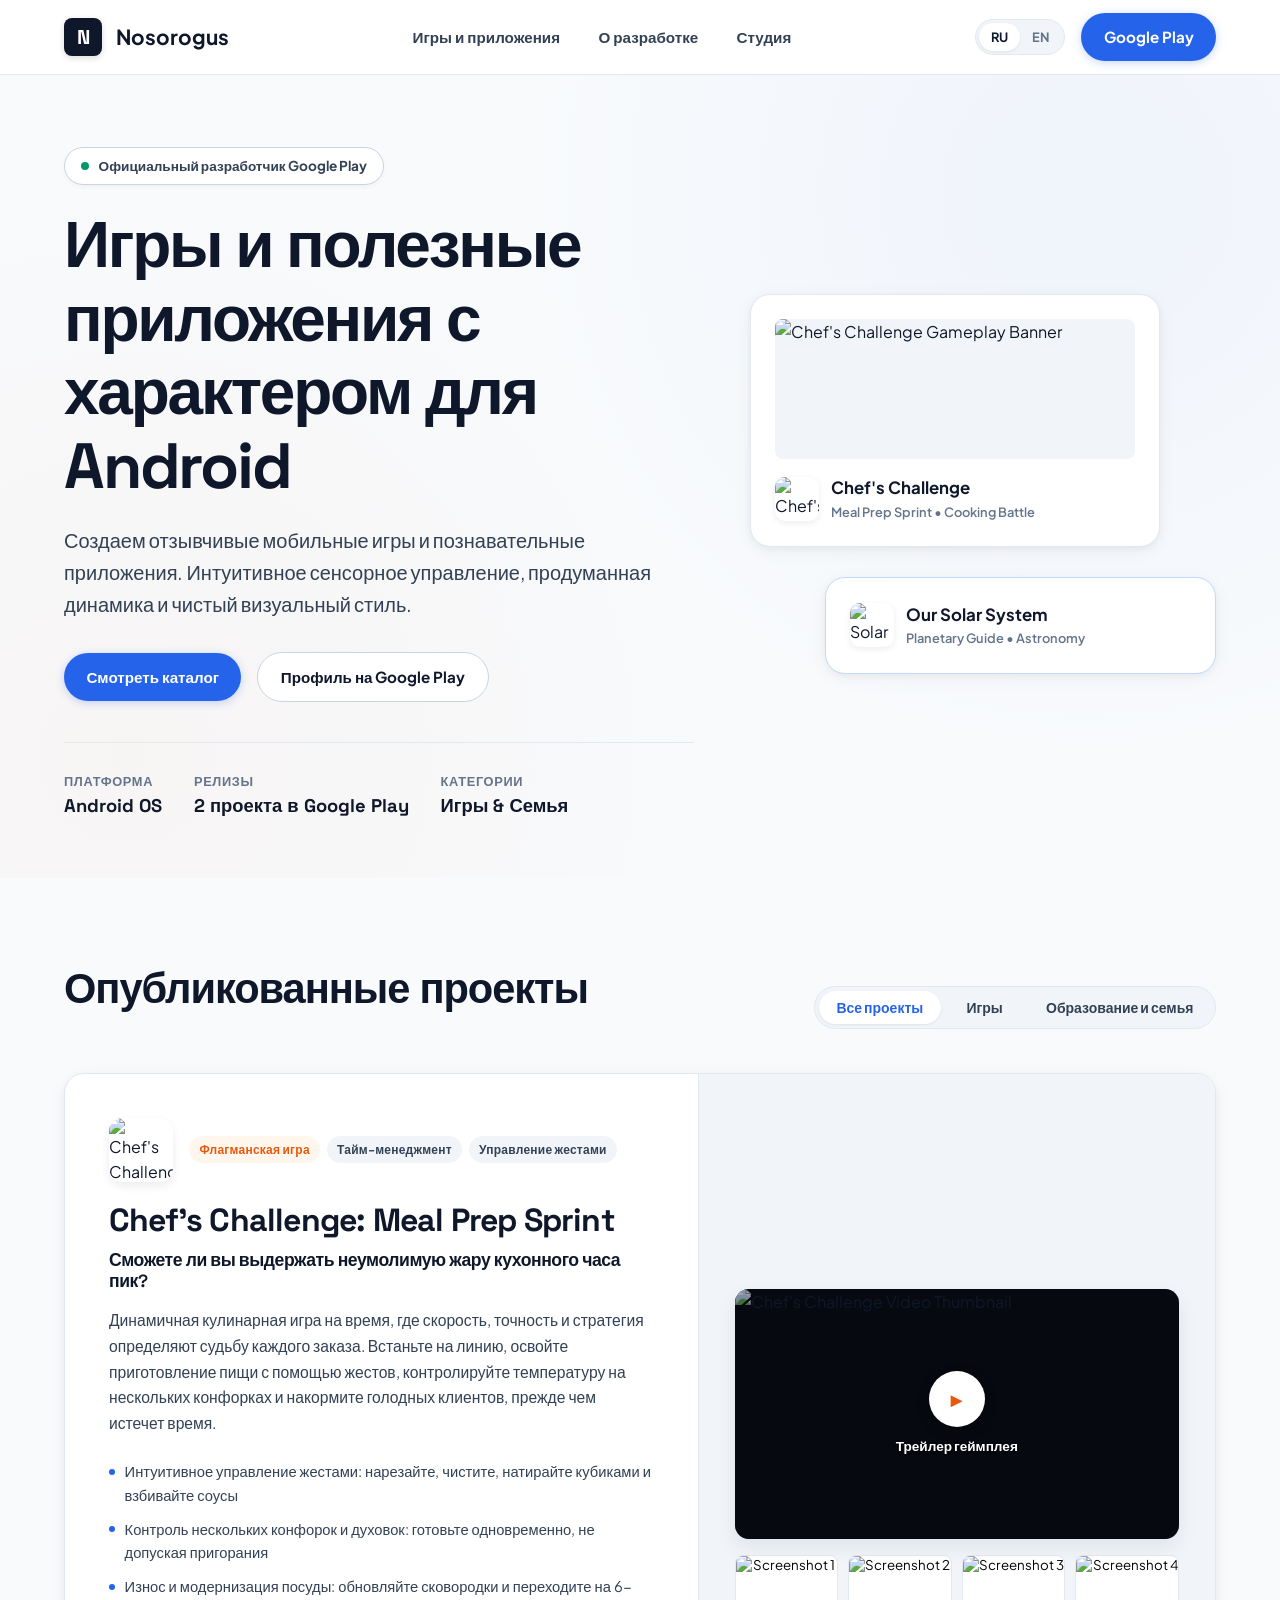
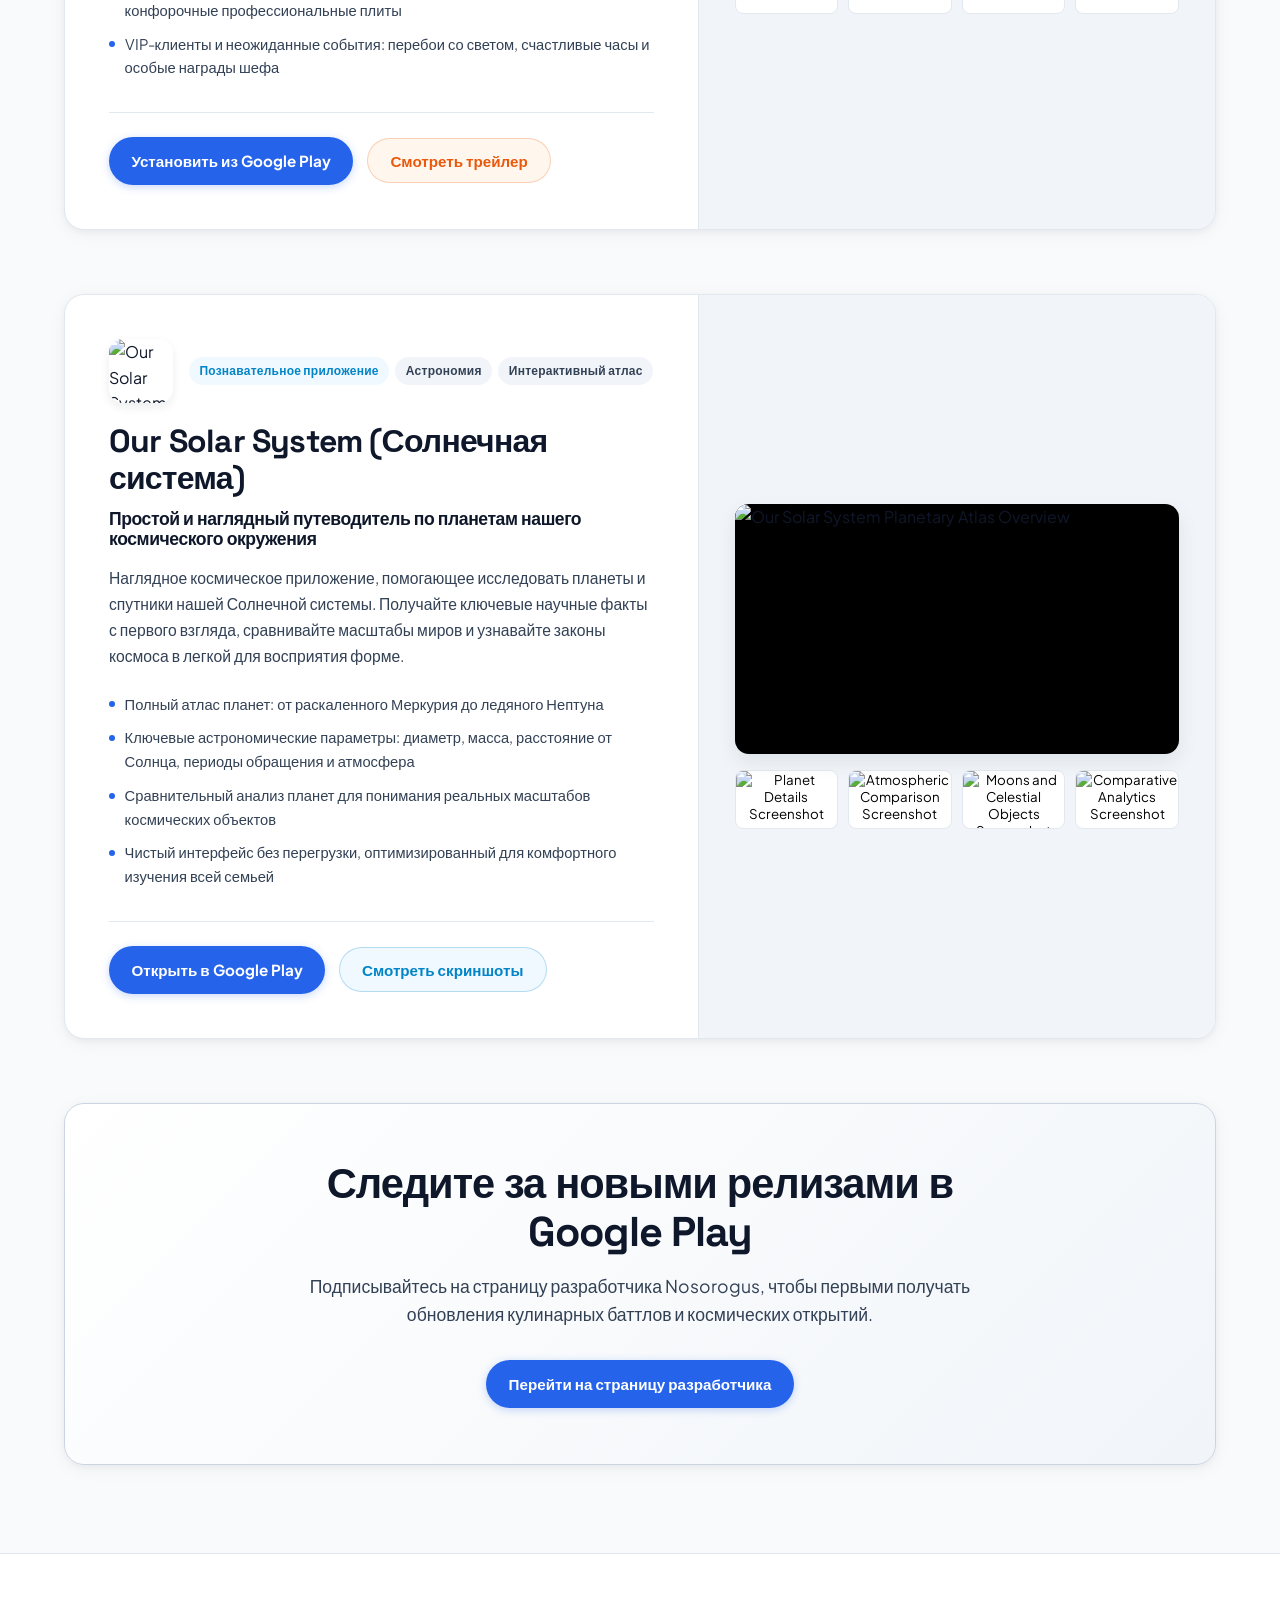
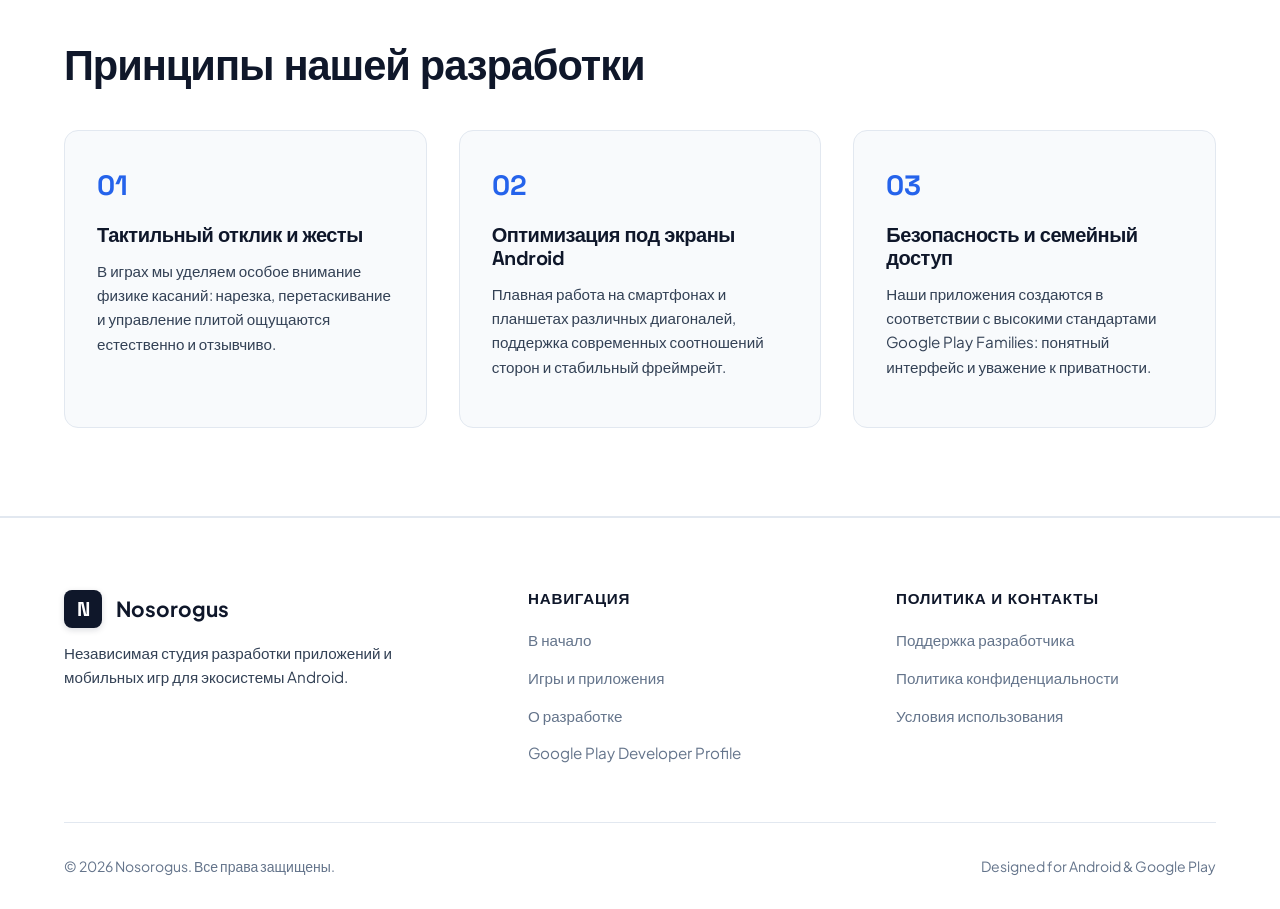
==== index.html @ ca5318ab "Initial commit: Nosorogus Android Developer Landing Page" ====
<!DOCTYPE html>
<html lang="ru">
<head>
  <meta charset="UTF-8">
  <meta name="viewport" content="width=device-width, initial-scale=1.0">
  <title>Nosorogus — Разработчик Android приложений и игр</title>
  
  <meta name="description" content="Официальная страница разработчика Android приложений и мобильных игр Nosorogus на Google Play. Интерактивные кулинарные битвы и познавательные путеводители.">
  <meta name="keywords" content="Nosorogus, Android Developer, Google Play, Chef's Challenge, Our Solar System, Android Games, Разработчик игр">
  <meta name="author" content="Nosorogus">
  <meta name="robots" content="index, follow">

  <!-- Open Graph / Facebook -->
  <meta property="og:type" content="website">
  <meta property="og:url" content="https://nosorogus.github.io/">
  <meta property="og:title" content="Nosorogus — Разработчик Android приложений и игр">
  <meta property="og:description" content="Официальная страница разработчика Android приложений и мобильных игр Nosorogus на Google Play.">
  <meta property="og:image" content="https://play-lh.googleusercontent.com/-l5jb1qYa9L5R-wte5-qO3NkgxeoNcTKwvvzeikJghMP3q7ywrLA0n2DogERaCaWCA2mi20N1dUxJBRksZwwEw=w1200">

  <!-- Twitter -->
  <meta property="twitter:card" content="summary_large_image">
  <meta property="twitter:url" content="https://nosorogus.github.io/">
  <meta property="twitter:title" content="Nosorogus — Android Apps & Games">
  <meta property="twitter:description" content="Официальная страница разработчика Android приложений и мобильных игр Nosorogus.">
  <meta property="twitter:image" content="https://play-lh.googleusercontent.com/-l5jb1qYa9L5R-wte5-qO3NkgxeoNcTKwvvzeikJghMP3q7ywrLA0n2DogERaCaWCA2mi20N1dUxJBRksZwwEw=w1200">

  <!-- Google Fonts: Space Grotesk & Plus Jakarta Sans -->
  <link rel="preconnect" href="https://fonts.googleapis.com">
  <link rel="preconnect" href="https://fonts.gstatic.com" crossorigin>
  <link href="https://fonts.googleapis.com/css2?family=Plus+Jakarta+Sans:wght@400;500;600;700;800&family=Space+Grotesk:wght@500;700;800&display=swap" rel="stylesheet">

  <link rel="stylesheet" href="css/style.css">

  <!-- Schema.org Structured Data -->
  <script type="application/ld+json">
  {
    "@context": "https://schema.org",
    "@type": "Organization",
    "name": "Nosorogus",
    "url": "https://play.google.com/store/apps/developer?id=Nosorogus",
    "description": "Android Apps & Games Development Studio"
  }
  </script>
</head>
<body>

  <!-- Site Header -->
  <header class="site-header" id="siteHeader">
    <div class="container header-container">
      <a href="#hero" class="logo-area" id="brandLogo">
        <div class="logo-mark">N</div>
        <span data-i18n="brand_name">Nosorogus</span>
      </a>

      <nav aria-label="Main Navigation">
        <ul class="nav-links">
          <li><a href="#catalog" class="nav-link" id="navCatalog" data-i18n="nav_apps">Игры и приложения</a></li>
          <li><a href="#craft" class="nav-link" id="navCraft" data-i18n="nav_craft">О разработке</a></li>
          <li><a href="#about" class="nav-link" id="navAbout" data-i18n="nav_about">Студия</a></li>
        </ul>
      </nav>

      <div class="header-actions">
        <!-- Language Switcher -->
        <div class="lang-toggle" role="group" aria-label="Language selection">
          <button type="button" class="lang-btn active" data-lang="ru" id="langRuBtn">RU</button>
          <button type="button" class="lang-btn" data-lang="en" id="langEnBtn">EN</button>
        </div>

        <a href="https://play.google.com/store/apps/developer?id=Nosorogus" 
           target="_blank" 
           rel="noopener noreferrer" 
           class="btn btn-primary" 
           id="headerGooglePlayBtn"
           data-i18n="btn_playstore">
          Google Play
        </a>
      </div>
    </div>
  </header>

  <main>
    <!-- Hero Section -->
    <section class="hero-section" id="hero">
      <div class="container hero-grid">
        <div class="hero-text-col">
          <div class="hero-badge-row">
            <span class="hero-badge">
              <span class="badge-dot"></span>
              <span data-i18n="hero_badge">Официальный разработчик Google Play</span>
            </span>
          </div>

          <h1 data-i18n="hero_title">Игры и полезные приложения с характером для Android</h1>

          <p class="hero-lead" data-i18n="hero_lead">
            Создаем отзывчивые мобильные игры и познавательные приложения. Интуитивное сенсорное управление, продуманная динамика и чистый визуальный стиль.
          </p>

          <div class="hero-actions">
            <a href="#catalog" class="btn btn-primary" id="heroExploreBtn" data-i18n="hero_cta_explore">Смотреть каталог</a>
            <a href="https://play.google.com/store/apps/developer?id=Nosorogus" 
               target="_blank" 
               rel="noopener noreferrer" 
               class="btn btn-secondary" 
               id="heroStoreBtn" 
               data-i18n="hero_cta_store">
              Профиль на Google Play
            </a>
          </div>

          <div class="hero-meta-strip">
            <div class="meta-item">
              <span class="meta-label" data-i18n="meta_platform">Платформа</span>
              <span class="meta-value" data-i18n="meta_platform_val">Android OS</span>
            </div>
            <div class="meta-item">
              <span class="meta-label" data-i18n="meta_titles">Релизы</span>
              <span class="meta-value" data-i18n="meta_titles_val">2 проекта в Google Play</span>
            </div>
            <div class="meta-item">
              <span class="meta-label" data-i18n="meta_category">Категории</span>
              <span class="meta-value" data-i18n="meta_category_val">Игры & Семья</span>
            </div>
          </div>
        </div>

        <div class="hero-visual">
          <div class="hero-card-stack">
            <!-- Floating Preview Card 1: Chef's Challenge -->
            <div class="hero-preview-card card-primary">
              <img src="https://i.ytimg.com/vi/Pl12tZ_HwWY/hqdefault.jpg" 
                   alt="Chef's Challenge Gameplay Banner" 
                   class="card-thumb-banner"
                   loading="eager">
              <div class="card-header-line">
                <img src="https://play-lh.googleusercontent.com/ADE_OOClr4kuHkgS3uO3U0-U6JYLBWlPTZHSfPWLV1odgk1CF8weZOG5PADcnMPanM1kfQG489zwi8BUZA1MxD4=s128" 
                     alt="Chef's Challenge Icon" 
                     class="card-app-icon">
                <div class="card-app-info">
                  <div class="card-app-title">Chef's Challenge</div>
                  <div class="card-app-cat">Meal Prep Sprint • Cooking Battle</div>
                </div>
              </div>
            </div>

            <!-- Floating Preview Card 2: Solar System -->
            <div class="hero-preview-card card-secondary">
              <div class="card-header-line">
                <img src="https://play-lh.googleusercontent.com/X998tIf3BYhyuul9CHAE2wWkvqL_8NM7XepYg5Tnn-8MGi6Wd1pNHjacV6hayvNsDXxNj1W8bfvBHG_zlRvbElc=s128" 
                     alt="Solar System Icon" 
                     class="card-app-icon">
                <div class="card-app-info">
                  <div class="card-app-title">Our Solar System</div>
                  <div class="card-app-cat">Planetary Guide • Astronomy</div>
                </div>
              </div>
            </div>
          </div>
        </div>
      </div>
    </section>

    <!-- Catalog Section -->
    <section class="section-spacing" id="catalog">
      <div class="container">
        <div class="catalog-header">
          <div>
            <h2 data-i18n="catalog_title">Опубликованные проекты</h2>
          </div>

          <div class="catalog-filters" role="group" aria-label="Project filter">
            <button type="button" class="filter-btn active" data-filter="all" id="filterAllBtn" data-i18n="filter_all">Все проекты</button>
            <button type="button" class="filter-btn" data-filter="game" id="filterGameBtn" data-i18n="filter_games">Игры</button>
            <button type="button" class="filter-btn" data-filter="education" id="filterEduBtn" data-i18n="filter_family">Образование и семья</button>
          </div>
        </div>

        <div class="products-stack">
          
          <!-- Product Card 1: Chef's Challenge -->
          <article class="product-detail-card" data-category="game" id="projectChefChallenge">
            <div class="product-content">
              <div>
                <div class="product-meta-header">
                  <img src="https://play-lh.googleusercontent.com/ADE_OOClr4kuHkgS3uO3U0-U6JYLBWlPTZHSfPWLV1odgk1CF8weZOG5PADcnMPanM1kfQG489zwi8BUZA1MxD4=s128" 
                       alt="Chef's Challenge app icon" 
                       class="app-badge-icon">
                  <div class="product-tags">
                    <span class="tag tag-kitchen" data-i18n="tag_featured_game">Флагманская игра</span>
                    <span class="tag tag-neutral" data-i18n="tag_time_mgmt">Тайм-менеджмент</span>
                    <span class="tag tag-neutral" data-i18n="tag_gesture">Управление жестами</span>
                  </div>
                </div>

                <h3 class="product-title" data-i18n="game_title">Chef's Challenge: Meal Prep Sprint</h3>
                <h4 class="product-subtitle" data-i18n="game_subtitle">Сможете ли вы выдержать неумолимую жару кухонного часа пик?</h4>
                
                <p class="product-desc" data-i18n="game_desc">
                  Динамичная кулинарная игра на время, где скорость, точность и стратегия определяют судьбу каждого заказа. Встаньте на линию, освойте приготовление пищи с помощью жестов, контролируйте температуру на нескольких конфорках и накормите голодных клиентов, прежде чем истечет время.
                </p>

                <ul class="feature-highlights">
                  <li class="feature-item">
                    <span class="feature-bullet"></span>
                    <span data-i18n="game_feat_1">Интуитивное управление жестами: нарезайте, чистите, натирайте кубиками и взбивайте соусы</span>
                  </li>
                  <li class="feature-item">
                    <span class="feature-bullet"></span>
                    <span data-i18n="game_feat_2">Контроль нескольких конфорок и духовок: готовьте одновременно, не допуская пригорания</span>
                  </li>
                  <li class="feature-item">
                    <span class="feature-bullet"></span>
                    <span data-i18n="game_feat_3">Износ и модернизация посуды: обновляйте сковородки и переходите на 6-конфорочные профессиональные плиты</span>
                  </li>
                  <li class="feature-item">
                    <span class="feature-bullet"></span>
                    <span data-i18n="game_feat_4">VIP-клиенты и неожиданные события: перебои со светом, счастливые часы и особые награды шефа</span>
                  </li>
                </ul>
              </div>

              <div class="product-footer-actions">
                <a href="https://play.google.com/store/apps/details?id=ru.abersdorf.kitchenbattle" 
                   target="_blank" 
                   rel="noopener noreferrer" 
                   class="btn btn-primary"
                   id="btnGetChefChallenge"
                   data-i18n="btn_get_game">
                  Установить из Google Play
                </a>
                <button type="button" 
                        class="btn btn-outline-kitchen" 
                        data-action="open-trailer" 
                        data-video-id="Pl12tZ_HwWY"
                        id="btnWatchChefTrailer"
                        data-i18n="btn_watch_trailer">
                  Смотреть трейлер
                </button>
              </div>
            </div>

            <div class="product-media">
              <!-- Main Video / Screenshot Frame -->
              <div class="main-preview-frame">
                <img src="https://i.ytimg.com/vi/Pl12tZ_HwWY/hqdefault.jpg" 
                     alt="Chef's Challenge Video Thumbnail" 
                     class="main-preview-img">
                <div class="video-play-overlay" data-action="open-trailer" data-video-id="Pl12tZ_HwWY" role="button" aria-label="Play Game Trailer">
                  <div class="play-circle">&#9658;</div>
                  <span class="play-text" data-i18n="play_trailer_label">Трейлер геймплея</span>
                </div>
              </div>

              <!-- High-res Screenshots Gallery Strip -->
              <div class="screenshot-strip">
                <button type="button" class="screenshot-thumb-btn" data-gallery="kitchen" data-index="0" aria-label="Screenshot 1">
                  <img src="https://play-lh.googleusercontent.com/-l5jb1qYa9L5R-wte5-qO3NkgxeoNcTKwvvzeikJghMP3q7ywrLA0n2DogERaCaWCA2mi20N1dUxJBRksZwwEw=w526-h296" 
                       alt="Screenshot 1" 
                       class="thumb-image" 
                       loading="lazy">
                </button>
                <button type="button" class="screenshot-thumb-btn" data-gallery="kitchen" data-index="1" aria-label="Screenshot 2">
                  <img src="https://play-lh.googleusercontent.com/ZQTFDZg0wnFUINxkgqgSKH4jJZXCcxTao9QMz7tFGIU3ws2aMy2vLg_PzZIiMylhwB9dTwGalNgeB2VT5XAANQ=w526-h296" 
                       alt="Screenshot 2" 
                       class="thumb-image" 
                       loading="lazy">
                </button>
                <button type="button" class="screenshot-thumb-btn" data-gallery="kitchen" data-index="2" aria-label="Screenshot 3">
                  <img src="https://play-lh.googleusercontent.com/99C0Y0EUQDWsssT5qIOcctkIO3sghNTBR19XrVzAKpV6V6aI0rWkF4np0_XZiKJ3_fDEttWw-VNeV9j_M_MoLQ=w526-h296" 
                       alt="Screenshot 3" 
                       class="thumb-image" 
                       loading="lazy">
                </button>
                <button type="button" class="screenshot-thumb-btn" data-gallery="kitchen" data-index="3" aria-label="Screenshot 4">
                  <img src="https://play-lh.googleusercontent.com/E0F2nkF7a2VTii6-B6T2zRHaaAf5ANntlmnWhLiNQQXeX_j99NKdPLY9hjVHQkB91U_RUpvyuQK065oyenkluQ=w526-h296" 
                       alt="Screenshot 4" 
                       class="thumb-image" 
                       loading="lazy">
                </button>
              </div>
            </div>
          </article>

          <!-- Product Card 2: Our Solar System -->
          <article class="product-detail-card" data-category="education" id="projectSolarSystem">
            <div class="product-content">
              <div>
                <div class="product-meta-header">
                  <img src="https://play-lh.googleusercontent.com/X998tIf3BYhyuul9CHAE2wWkvqL_8NM7XepYg5Tnn-8MGi6Wd1pNHjacV6hayvNsDXxNj1W8bfvBHG_zlRvbElc=s128" 
                       alt="Our Solar System app icon" 
                       class="app-badge-icon">
                  <div class="product-tags">
                    <span class="tag tag-cosmos" data-i18n="tag_edu_app">Познавательное приложение</span>
                    <span class="tag tag-neutral" data-i18n="tag_astronomy">Астрономия</span>
                    <span class="tag tag-neutral" data-i18n="tag_interactive">Интерактивный атлас</span>
                  </div>
                </div>

                <h3 class="product-title" data-i18n="solar_title">Our Solar System (Солнечная система)</h3>
                <h4 class="product-subtitle" data-i18n="solar_subtitle">Простой и наглядный путеводитель по планетам нашего космического окружения</h4>
                
                <p class="product-desc" data-i18n="solar_desc">
                  Наглядное космическое приложение, помогающее исследовать планеты и спутники нашей Солнечной системы. Получайте ключевые научные факты с первого взгляда, сравнивайте масштабы миров и узнавайте законы космоса в легкой для восприятия форме.
                </p>

                <ul class="feature-highlights">
                  <li class="feature-item">
                    <span class="feature-bullet"></span>
                    <span data-i18n="solar_feat_1">Полный атлас планет: от раскаленного Меркурия до ледяного Нептуна</span>
                  </li>
                  <li class="feature-item">
                    <span class="feature-bullet"></span>
                    <span data-i18n="solar_feat_2">Ключевые астрономические параметры: диаметр, масса, расстояние от Солнца, периоды обращения и атмосфера</span>
                  </li>
                  <li class="feature-item">
                    <span class="feature-bullet"></span>
                    <span data-i18n="solar_feat_3">Сравнительный анализ планет для понимания реальных масштабов космических объектов</span>
                  </li>
                  <li class="feature-item">
                    <span class="feature-bullet"></span>
                    <span data-i18n="solar_feat_4">Чистый интерфейс без перегрузки, оптимизированный для комфортного изучения всей семьей</span>
                  </li>
                </ul>
              </div>

              <div class="product-footer-actions">
                <a href="https://play.google.com/store/apps/details?id=ru.nosorogus.solarsystem" 
                   target="_blank" 
                   rel="noopener noreferrer" 
                   class="btn btn-primary"
                   id="btnGetSolarSystem"
                   data-i18n="btn_get_solar">
                  Открыть в Google Play
                </a>
                <button type="button" 
                        class="btn btn-outline-cosmos" 
                        data-gallery="solar" 
                        data-index="0"
                        id="btnViewSolarScreens"
                        data-i18n="btn_view_screens">
                  Смотреть скриншоты
                </button>
              </div>
            </div>

            <div class="product-media">
              <div class="main-preview-frame" data-gallery="solar" data-index="0" role="button" aria-label="Open Fullscreen Screenshot" style="cursor: pointer;">
                <img src="https://play-lh.googleusercontent.com/GHreWg9Y1E0jDkt6nU7h54cvNn60-coFVgLcMCffuuWs-PHa8eKhOMT9rZYp2P3cDQ0Z3GvTa7UCJQsXiaIslg=w1052-h592" 
                     alt="Our Solar System Planetary Atlas Overview" 
                     class="main-preview-img">
              </div>

              <div class="screenshot-strip">
                <button type="button" class="screenshot-thumb-btn" data-gallery="solar" data-index="1" aria-label="Solar Screenshot 1">
                  <img src="https://play-lh.googleusercontent.com/xjpDpgtSIWZBQ9hBSIaSjrPK90cBDBxcMX5brLAV5SwB0KuVmD_4ajQAzO-v8FhmCZUpOu3j4kWvVXJS9A=w526-h296" 
                       alt="Planet Details Screenshot" 
                       class="thumb-image" 
                       loading="lazy">
                </button>
                <button type="button" class="screenshot-thumb-btn" data-gallery="solar" data-index="2" aria-label="Solar Screenshot 2">
                  <img src="https://play-lh.googleusercontent.com/pkKXoPl5q7n8T0s7KREtdvUZn1PLRgx-Ox0t4tkO8af4JpgGbyAxLBTsvEKKBCjwBACQsZisSYNmHPGbBA=w526-h296" 
                       alt="Atmospheric Comparison Screenshot" 
                       class="thumb-image" 
                       loading="lazy">
                </button>
                <button type="button" class="screenshot-thumb-btn" data-gallery="solar" data-index="3" aria-label="Solar Screenshot 3">
                  <img src="https://play-lh.googleusercontent.com/haCjMpwXoqbJeotHYbcTPkZ6oJX-ENIEbGMpgoJRd18DcZBVXaVpqtBOQQobCmzUKRX5oycL8Qw=w526-h296" 
                       alt="Moons and Celestial Objects Screenshot" 
                       class="thumb-image" 
                       loading="lazy">
                </button>
                <button type="button" class="screenshot-thumb-btn" data-gallery="solar" data-index="4" aria-label="Solar Screenshot 4">
                  <img src="https://play-lh.googleusercontent.com/KUnvVSJGOe7oq-qW-E5kFNOMgfk4GkOp7wEyi6tVFOkrUJJzYSH-Gxr_nto-DH5VMBjLIFGRaMA=w526-h296" 
                       alt="Comparative Analytics Screenshot" 
                       class="thumb-image" 
                       loading="lazy">
                </button>
              </div>
            </div>
          </article>

        </div>

        <!-- Google Play Store CTA Banner Box -->
        <div class="cta-box" id="about">
          <h2 data-i18n="cta_title">Следите за новыми релизами в Google Play</h2>
          <p data-i18n="cta_lead">
            Подписывайтесь на страницу разработчика Nosorogus, чтобы первыми получать обновления кулинарных баттлов и космических открытий.
          </p>
          <div class="cta-buttons-row">
            <a href="https://play.google.com/store/apps/developer?id=Nosorogus" 
               target="_blank" 
               rel="noopener noreferrer" 
               class="btn btn-primary"
               id="ctaDeveloperPageBtn"
               data-i18n="cta_visit_store">
              Перейти на страницу разработчика
            </a>
          </div>
        </div>

      </div>
    </section>

    <!-- Engineering & Design Craft Pillars -->
    <section class="section-spacing craft-section" id="craft">
      <div class="container">
        <h2 data-i18n="craft_title">Принципы нашей разработки</h2>
        
        <div class="craft-grid">
          <div class="craft-pillar">
            <div class="pillar-number">01</div>
            <h3 class="pillar-title" data-i18n="craft_1_title">Тактильный отклик и жесты</h3>
            <p class="pillar-text" data-i18n="craft_1_desc">
              В играх мы уделяем особое внимание физике касаний: нарезка, перетаскивание и управление плитой ощущаются естественно и отзывчиво.
            </p>
          </div>

          <div class="craft-pillar">
            <div class="pillar-number">02</div>
            <h3 class="pillar-title" data-i18n="craft_2_title">Оптимизация под экраны Android</h3>
            <p class="pillar-text" data-i18n="craft_2_desc">
              Плавная работа на смартфонах и планшетах различных диагоналей, поддержка современных соотношений сторон и стабильный фреймрейт.
            </p>
          </div>

          <div class="craft-pillar">
            <div class="pillar-number">03</div>
            <h3 class="pillar-title" data-i18n="craft_3_title">Безопасность и семейный доступ</h3>
            <p class="pillar-text" data-i18n="craft_3_desc">
              Наши приложения создаются в соответствии с высокими стандартами Google Play Families: понятный интерфейс и уважение к приватности.
            </p>
          </div>
        </div>
      </div>
    </section>
  </main>

  <!-- Site Footer -->
  <footer class="site-footer">
    <div class="container">
      <div class="footer-top">
        <div class="footer-brand">
          <div class="logo-area">
            <div class="logo-mark">N</div>
            <span>Nosorogus</span>
          </div>
          <p data-i18n="footer_desc">
            Независимая студия разработки приложений и мобильных игр для экосистемы Android.
          </p>
        </div>

        <div class="footer-nav-col">
          <h4 data-i18n="footer_nav_title">Навигация</h4>
          <ul class="footer-links-list">
            <li><a href="#hero">В начало</a></li>
            <li><a href="#catalog" data-i18n="nav_apps">Игры и приложения</a></li>
            <li><a href="#craft" data-i18n="nav_craft">О разработке</a></li>
            <li><a href="https://play.google.com/store/apps/developer?id=Nosorogus" target="_blank" rel="noopener noreferrer">Google Play Developer Profile</a></li>
          </ul>
        </div>

        <div class="footer-nav-col">
          <h4 data-i18n="footer_legal_title">Политика и контакты</h4>
          <ul class="footer-links-list">
            <li><a href="https://play.google.com/store/apps/developer?id=Nosorogus" target="_blank" rel="noopener noreferrer" data-i18n="footer_contact">Поддержка разработчика</a></li>
            <li><a href="#hero" data-i18n="footer_privacy">Политика конфиденциальности</a></li>
            <li><a href="#hero" data-i18n="footer_terms">Условия использования</a></li>
          </ul>
        </div>
      </div>

      <div class="footer-bottom">
        <div>&copy; 2026 Nosorogus. <span data-i18n="footer_rights">Все права защищены.</span></div>
        <div>Designed for Android & Google Play</div>
      </div>
    </div>
  </footer>

  <!-- Modal 1: YouTube Video Trailer -->
  <div class="modal-backdrop" id="videoModal" role="dialog" aria-modal="true" aria-label="Game Trailer Player">
    <div class="modal-dialog">
      <button type="button" class="modal-close-btn" aria-label="Close modal">&times;</button>
      <div class="video-container">
        <iframe id="videoIframe" src="" title="Gameplay Trailer" allow="accelerometer; autoplay; clipboard-write; encrypted-media; gyroscope; picture-in-picture; web-share" allowfullscreen></iframe>
      </div>
    </div>
  </div>

  <!-- Modal 2: Screenshot Lightbox -->
  <div class="modal-backdrop" id="lightboxModal" role="dialog" aria-modal="true" aria-label="Screenshots Gallery">
    <div class="modal-dialog">
      <button type="button" class="modal-close-btn" aria-label="Close gallery">&times;</button>
      <div class="lightbox-content">
        <img id="lightboxImg" src="" alt="Full size screenshot" class="lightbox-image">
        <div id="lightboxCaption" class="lightbox-caption">Screenshot</div>
        <div class="lightbox-nav">
          <button type="button" class="lightbox-nav-btn" id="lightboxPrev">&larr; Предыдущий</button>
          <button type="button" class="lightbox-nav-btn" id="lightboxNext">Следующий &rarr;</button>
        </div>
      </div>
    </div>
  </div>

  <script src="js/app.js"></script>
</body>
</html>
---- css/style.css ----
@charset "UTF-8";

/* -------------------------------------------------------------
   Nosorogus Developer Landing Page - Design System
   Refined Light Editorial Theme for Android Games & Apps Studio
------------------------------------------------------------- */

:root {
  /* Color Palette - Strictly Light & Crisp */
  --bg-canvas: #f8fafc;
  --bg-surface: #ffffff;
  --bg-subtle: #f1f5f9;
  --bg-card-hover: #fcfdfe;
  --bg-badge: #e2e8f0;
  
  --text-primary: #0f172a;
  --text-secondary: #334155;
  --text-muted: #64748b;
  --text-on-accent: #ffffff;

  --accent-brand: #2563eb;
  --accent-brand-hover: #1d4ed8;
  --accent-brand-soft: #eff6ff;

  --accent-kitchen: #ea580c;
  --accent-kitchen-soft: #fff7ed;
  --accent-cosmos: #0284c7;
  --accent-cosmos-soft: #f0f9ff;
  --accent-emerald: #059669;
  --accent-emerald-soft: #ecfdf5;

  --border-subtle: #e2e8f0;
  --border-medium: #cbd5e1;
  --border-accent: #bfdbfe;

  --shadow-sm: 0 2px 4px rgba(15, 23, 42, 0.04);
  --shadow-card: 0 4px 20px -2px rgba(15, 23, 42, 0.06), 0 2px 6px rgba(15, 23, 42, 0.04);
  --shadow-hover: 0 16px 36px -4px rgba(15, 23, 42, 0.1), 0 4px 12px rgba(15, 23, 42, 0.05);
  --shadow-modal: 0 25px 50px -12px rgba(15, 23, 42, 0.25);

  --font-display: "Space Grotesk", -apple-system, BlinkMacSystemFont, sans-serif;
  --font-body: "Plus Jakarta Sans", -apple-system, BlinkMacSystemFont, sans-serif;

  --radius-sm: 8px;
  --radius-md: 14px;
  --radius-lg: 20px;
  --radius-pill: 9999px;

  --transition-fast: 150ms cubic-bezier(0.16, 1, 0.3, 1);
  --transition-base: 250ms cubic-bezier(0.16, 1, 0.3, 1);
  --transition-slow: 400ms cubic-bezier(0.16, 1, 0.3, 1);
}

/* Base Resets & Browser Surfaces */
*, *::before, *::after {
  box-sizing: border-box;
  margin: 0;
  padding: 0;
}

html {
  font-size: 16px;
  scroll-behavior: smooth;
  -webkit-text-size-adjust: 100%;
}

body {
  font-family: var(--font-body);
  color: var(--text-primary);
  background-color: var(--bg-canvas);
  line-height: 1.6;
  text-rendering: optimizeLegibility;
  -webkit-font-smoothing: antialiased;
  -moz-osx-font-smoothing: grayscale;
  overflow-x: hidden;
}

::selection {
  background-color: var(--border-accent);
  color: var(--accent-brand);
}

::-webkit-scrollbar {
  width: 10px;
  height: 10px;
}
::-webkit-scrollbar-track {
  background: var(--bg-canvas);
}
::-webkit-scrollbar-thumb {
  background: var(--border-medium);
  border-radius: var(--radius-pill);
  border: 2px solid var(--bg-canvas);
}
::-webkit-scrollbar-thumb:hover {
  background: var(--text-muted);
}

/* Typography Hierarchy */
h1, h2, h3, h4, .brand-title {
  font-family: var(--font-display);
  color: var(--text-primary);
  font-weight: 700;
  line-height: 1.15;
  letter-spacing: -0.025em;
}

h1 {
  font-size: clamp(2.4rem, 5vw, 4.2rem);
  font-weight: 800;
  letter-spacing: -0.035em;
  margin-bottom: 1.25rem;
}

h2 {
  font-size: clamp(1.8rem, 3.5vw, 2.6rem);
  margin-bottom: 1rem;
}

h3 {
  font-size: 1.35rem;
  margin-bottom: 0.5rem;
}

p {
  color: var(--text-secondary);
  font-size: 1.05rem;
  margin-bottom: 1rem;
}

a {
  color: inherit;
  text-decoration: none;
  transition: color var(--transition-fast);
}

img {
  max-width: 100%;
  height: auto;
  display: block;
}

button {
  font-family: inherit;
  cursor: pointer;
  border: none;
  background: none;
}

/* Container & Layout Utilities */
.container {
  width: 100%;
  max-width: 1200px;
  margin: 0 auto;
  padding: 0 1.5rem;
}

.section-spacing {
  padding: 5.5rem 0;
}

/* -------------------------------------------------------------
   Header & Navigation
------------------------------------------------------------- */
.site-header {
  position: sticky;
  top: 0;
  z-index: 100;
  background-color: rgba(255, 255, 255, 0.94);
  backdrop-filter: blur(12px);
  -webkit-backdrop-filter: blur(12px);
  border-bottom: 1px solid var(--border-subtle);
  transition: box-shadow var(--transition-base);
}

.site-header.scrolled {
  box-shadow: var(--shadow-sm);
}

.header-container {
  display: flex;
  align-items: center;
  justify-content: space-between;
  height: 74px;
}

.logo-area {
  display: flex;
  align-items: center;
  gap: 0.85rem;
  font-weight: 700;
  font-size: 1.3rem;
  color: var(--text-primary);
}

.logo-mark {
  width: 38px;
  height: 38px;
  background: var(--text-primary);
  color: var(--bg-surface);
  border-radius: var(--radius-sm);
  display: flex;
  align-items: center;
  justify-content: center;
  font-family: var(--font-display);
  font-weight: 800;
  font-size: 1.25rem;
  letter-spacing: -0.05em;
  box-shadow: 0 2px 6px rgba(15, 23, 42, 0.15);
}

.nav-links {
  display: flex;
  align-items: center;
  gap: 2rem;
  list-style: none;
}

.nav-link {
  font-weight: 600;
  font-size: 0.95rem;
  color: var(--text-secondary);
  padding: 0.4rem 0.2rem;
  position: relative;
}

.nav-link:hover, .nav-link:focus-visible {
  color: var(--accent-brand);
}

.nav-link::after {
  content: "";
  position: absolute;
  bottom: -2px;
  left: 0;
  width: 0%;
  height: 2px;
  background-color: var(--accent-brand);
  transition: width var(--transition-base);
}

.nav-link:hover::after {
  width: 100%;
}

.header-actions {
  display: flex;
  align-items: center;
  gap: 1rem;
}

/* Language Switcher */
.lang-toggle {
  display: inline-flex;
  align-items: center;
  background-color: var(--bg-subtle);
  padding: 3px;
  border-radius: var(--radius-pill);
  border: 1px solid var(--border-subtle);
}

.lang-btn {
  padding: 0.35rem 0.75rem;
  font-size: 0.8rem;
  font-weight: 700;
  border-radius: var(--radius-pill);
  color: var(--text-muted);
  transition: all var(--transition-fast);
}

.lang-btn.active {
  background-color: var(--bg-surface);
  color: var(--text-primary);
  box-shadow: 0 1px 3px rgba(15, 23, 42, 0.08);
}

/* Action Buttons */
.btn {
  display: inline-flex;
  align-items: center;
  justify-content: center;
  gap: 0.5rem;
  padding: 0.75rem 1.4rem;
  font-weight: 700;
  font-size: 0.95rem;
  border-radius: var(--radius-pill);
  transition: all var(--transition-fast);
  white-space: nowrap;
}

.btn-primary {
  background-color: var(--accent-brand);
  color: var(--text-on-accent);
  box-shadow: 0 2px 8px rgba(37, 99, 235, 0.25);
}

.btn-primary:hover {
  background-color: var(--accent-brand-hover);
  box-shadow: 0 6px 16px rgba(37, 99, 235, 0.35);
  transform: translateY(-1px);
}

.btn-secondary {
  background-color: var(--bg-surface);
  color: var(--text-primary);
  border: 1px solid var(--border-medium);
}

.btn-secondary:hover {
  border-color: var(--text-primary);
  background-color: var(--bg-subtle);
  transform: translateY(-1px);
}

.btn-outline-kitchen {
  background-color: var(--accent-kitchen-soft);
  color: var(--accent-kitchen);
  border: 1px solid rgba(234, 88, 12, 0.25);
}

.btn-outline-kitchen:hover {
  background-color: var(--accent-kitchen);
  color: #ffffff;
  border-color: var(--accent-kitchen);
}

.btn-outline-cosmos {
  background-color: var(--accent-cosmos-soft);
  color: var(--accent-cosmos);
  border: 1px solid rgba(2, 132, 199, 0.25);
}

.btn-outline-cosmos:hover {
  background-color: var(--accent-cosmos);
  color: #ffffff;
  border-color: var(--accent-cosmos);
}

/* -------------------------------------------------------------
   Hero Section
------------------------------------------------------------- */
.hero-section {
  padding: 4.5rem 0 3.5rem;
  position: relative;
  background: radial-gradient(circle at 85% 15%, rgba(37, 99, 235, 0.04), transparent 45%),
              radial-gradient(circle at 10% 85%, rgba(234, 88, 12, 0.03), transparent 45%);
}

.hero-grid {
  display: grid;
  grid-template-columns: 1.15fr 0.85fr;
  gap: 3.5rem;
  align-items: center;
}

.hero-badge-row {
  margin-bottom: 1.5rem;
}

.hero-badge {
  display: inline-flex;
  align-items: center;
  gap: 0.6rem;
  padding: 0.45rem 1rem;
  background-color: #ffffff;
  border: 1px solid var(--border-medium);
  border-radius: var(--radius-pill);
  font-size: 0.85rem;
  font-weight: 700;
  color: var(--text-secondary);
  box-shadow: var(--shadow-sm);
}

.badge-dot {
  width: 8px;
  height: 8px;
  border-radius: 50%;
  background-color: var(--accent-emerald);
  display: inline-block;
}

.hero-lead {
  font-size: 1.25rem;
  line-height: 1.6;
  color: var(--text-secondary);
  margin-bottom: 2rem;
  max-width: 58ch;
}

.hero-actions {
  display: flex;
  flex-wrap: wrap;
  align-items: center;
  gap: 1rem;
  margin-bottom: 2.5rem;
}

.hero-meta-strip {
  display: flex;
  flex-wrap: wrap;
  gap: 2rem;
  padding-top: 1.75rem;
  border-top: 1px solid var(--border-subtle);
}

.meta-item {
  display: flex;
  flex-direction: column;
}

.meta-label {
  font-size: 0.8rem;
  text-transform: uppercase;
  letter-spacing: 0.05em;
  color: var(--text-muted);
  font-weight: 700;
}

.meta-value {
  font-family: var(--font-display);
  font-size: 1.15rem;
  font-weight: 700;
  color: var(--text-primary);
}

/* Hero Visual Showcase */
.hero-visual {
  position: relative;
}

.hero-card-stack {
  position: relative;
  width: 100%;
  min-height: 380px;
}

.hero-preview-card {
  background: var(--bg-surface);
  border-radius: var(--radius-lg);
  border: 1px solid var(--border-subtle);
  box-shadow: var(--shadow-card);
  padding: 1.5rem;
  transition: transform var(--transition-base), box-shadow var(--transition-base);
}

.hero-preview-card:hover {
  transform: translateY(-4px);
  box-shadow: var(--shadow-hover);
}

.hero-preview-card.card-primary {
  width: 88%;
  position: absolute;
  top: 0;
  left: 0;
  z-index: 2;
}

.hero-preview-card.card-secondary {
  width: 84%;
  position: absolute;
  bottom: 0;
  right: 0;
  z-index: 3;
  background-color: #ffffff;
  border-color: var(--border-accent);
}

.card-thumb-banner {
  width: 100%;
  height: 140px;
  object-fit: cover;
  border-radius: var(--radius-sm);
  margin-bottom: 1rem;
  background-color: var(--bg-subtle);
}

.card-header-line {
  display: flex;
  align-items: center;
  gap: 0.75rem;
}

.card-app-icon {
  width: 44px;
  height: 44px;
  border-radius: 10px;
  box-shadow: 0 2px 6px rgba(15, 23, 42, 0.08);
  flex-shrink: 0;
}

.card-app-info {
  flex-grow: 1;
}

.card-app-title {
  font-size: 1.05rem;
  font-weight: 700;
  color: var(--text-primary);
}

.card-app-cat {
  font-size: 0.8rem;
  font-weight: 600;
  color: var(--text-muted);
}

/* -------------------------------------------------------------
   Catalog & Filter Section
------------------------------------------------------------- */
.catalog-header {
  display: flex;
  align-items: flex-end;
  justify-content: space-between;
  flex-wrap: wrap;
  gap: 1.5rem;
  margin-bottom: 2.75rem;
}

.catalog-filters {
  display: flex;
  align-items: center;
  gap: 0.5rem;
  background-color: var(--bg-subtle);
  padding: 4px;
  border-radius: var(--radius-pill);
  border: 1px solid var(--border-subtle);
}

.filter-btn {
  padding: 0.45rem 1.1rem;
  font-size: 0.875rem;
  font-weight: 700;
  border-radius: var(--radius-pill);
  color: var(--text-secondary);
  transition: all var(--transition-fast);
}

.filter-btn:hover {
  color: var(--text-primary);
}

.filter-btn.active {
  background-color: var(--bg-surface);
  color: var(--accent-brand);
  box-shadow: 0 1px 3px rgba(15, 23, 42, 0.08);
}

/* Product Feature Cards */
.products-stack {
  display: flex;
  flex-direction: column;
  gap: 4rem;
}

.product-detail-card {
  background: var(--bg-surface);
  border: 1px solid var(--border-subtle);
  border-radius: var(--radius-lg);
  box-shadow: var(--shadow-card);
  overflow: hidden;
  display: grid;
  grid-template-columns: 1.1fr 0.9fr;
  transition: box-shadow var(--transition-base), border-color var(--transition-base);
}

.product-detail-card:hover {
  box-shadow: var(--shadow-hover);
  border-color: var(--border-medium);
}

.product-content {
  padding: 2.75rem;
  display: flex;
  flex-direction: column;
  justify-content: space-between;
}

.product-meta-header {
  display: flex;
  align-items: center;
  gap: 1rem;
  margin-bottom: 1.25rem;
}

.app-badge-icon {
  width: 64px;
  height: 64px;
  border-radius: 14px;
  box-shadow: 0 4px 10px rgba(15, 23, 42, 0.08);
}

.product-tags {
  display: flex;
  flex-wrap: wrap;
  gap: 0.4rem;
}

.tag {
  padding: 0.25rem 0.65rem;
  border-radius: var(--radius-pill);
  font-size: 0.75rem;
  font-weight: 700;
  letter-spacing: 0.02em;
}

.tag-kitchen {
  background-color: var(--accent-kitchen-soft);
  color: var(--accent-kitchen);
}

.tag-cosmos {
  background-color: var(--accent-cosmos-soft);
  color: var(--accent-cosmos);
}

.tag-neutral {
  background-color: var(--bg-subtle);
  color: var(--text-secondary);
}

.product-title {
  font-size: 2rem;
  margin-bottom: 0.75rem;
}

.product-subtitle {
  font-size: 1.1rem;
  font-weight: 600;
  color: var(--text-primary);
  margin-bottom: 1rem;
}

.product-desc {
  font-size: 0.98rem;
  line-height: 1.65;
  color: var(--text-secondary);
  margin-bottom: 1.5rem;
}

.feature-highlights {
  list-style: none;
  display: flex;
  flex-direction: column;
  gap: 0.65rem;
  margin-bottom: 2rem;
}

.feature-item {
  display: flex;
  align-items: flex-start;
  gap: 0.6rem;
  font-size: 0.92rem;
  color: var(--text-secondary);
}

.feature-bullet {
  width: 6px;
  height: 6px;
  border-radius: 50%;
  background-color: var(--accent-brand);
  margin-top: 0.55rem;
  flex-shrink: 0;
}

.product-footer-actions {
  display: flex;
  flex-wrap: wrap;
  align-items: center;
  gap: 0.85rem;
  padding-top: 1.5rem;
  border-top: 1px solid var(--border-subtle);
}

/* Media Showcase Side of Card */
.product-media {
  background-color: var(--bg-subtle);
  padding: 2.25rem;
  display: flex;
  flex-direction: column;
  justify-content: center;
  gap: 1rem;
  border-left: 1px solid var(--border-subtle);
}

.main-preview-frame {
  position: relative;
  border-radius: var(--radius-md);
  overflow: hidden;
  box-shadow: 0 8px 20px rgba(15, 23, 42, 0.08);
  background-color: #000;
}

.main-preview-img {
  width: 100%;
  height: auto;
  aspect-ratio: 16 / 9;
  object-fit: cover;
  transition: transform var(--transition-base);
}

.main-preview-frame:hover .main-preview-img {
  transform: scale(1.02);
}

.video-play-overlay {
  position: absolute;
  inset: 0;
  display: flex;
  flex-direction: column;
  align-items: center;
  justify-content: center;
  background-color: rgba(15, 23, 42, 0.4);
  transition: background-color var(--transition-fast);
  cursor: pointer;
}

.video-play-overlay:hover {
  background-color: rgba(15, 23, 42, 0.25);
}

.play-circle {
  width: 56px;
  height: 56px;
  background-color: #ffffff;
  color: var(--accent-kitchen);
  border-radius: 50%;
  display: flex;
  align-items: center;
  justify-content: center;
  font-size: 1.25rem;
  box-shadow: 0 4px 14px rgba(0, 0, 0, 0.2);
  margin-bottom: 0.5rem;
  transition: transform var(--transition-fast);
}

.video-play-overlay:hover .play-circle {
  transform: scale(1.08);
}

.play-text {
  color: #ffffff;
  font-weight: 700;
  font-size: 0.85rem;
  text-shadow: 0 1px 3px rgba(0, 0, 0, 0.6);
}

/* Gallery Thumbnails Strip */
.screenshot-strip {
  display: grid;
  grid-template-columns: repeat(4, 1fr);
  gap: 0.6rem;
}

.screenshot-thumb-btn {
  border-radius: var(--radius-sm);
  overflow: hidden;
  border: 1px solid var(--border-subtle);
  background-color: var(--bg-surface);
  transition: all var(--transition-fast);
  aspect-ratio: 16 / 9;
}

.screenshot-thumb-btn:hover {
  border-color: var(--accent-brand);
  transform: translateY(-2px);
  box-shadow: var(--shadow-sm);
}

.thumb-image {
  width: 100%;
  height: 100%;
  object-fit: cover;
}

/* -------------------------------------------------------------
   Studio Craft & Pillars Section
------------------------------------------------------------- */
.craft-section {
  background-color: #ffffff;
  border-top: 1px solid var(--border-subtle);
  border-bottom: 1px solid var(--border-subtle);
}

.craft-grid {
  display: grid;
  grid-template-columns: repeat(3, 1fr);
  gap: 2rem;
  margin-top: 2.5rem;
}

.craft-pillar {
  padding: 2rem;
  background-color: var(--bg-canvas);
  border-radius: var(--radius-md);
  border: 1px solid var(--border-subtle);
  transition: all var(--transition-base);
}

.craft-pillar:hover {
  background-color: var(--bg-surface);
  border-color: var(--border-medium);
  transform: translateY(-3px);
  box-shadow: var(--shadow-card);
}

.pillar-number {
  font-family: var(--font-display);
  font-size: 1.75rem;
  font-weight: 800;
  color: var(--accent-brand);
  margin-bottom: 1rem;
}

.pillar-title {
  font-size: 1.25rem;
  margin-bottom: 0.75rem;
}

.pillar-text {
  font-size: 0.95rem;
  color: var(--text-secondary);
  line-height: 1.6;
}

/* -------------------------------------------------------------
   Google Play Store CTA Box
------------------------------------------------------------- */
.cta-box {
  background: linear-gradient(135deg, #ffffff 0%, #f1f5f9 100%);
  border: 1px solid var(--border-medium);
  border-radius: var(--radius-lg);
  padding: 3.5rem 3rem;
  text-align: center;
  box-shadow: var(--shadow-card);
  margin-top: 4rem;
}

.cta-box h2 {
  max-width: 24ch;
  margin: 0 auto 1rem;
}

.cta-box p {
  max-width: 54ch;
  margin: 0 auto 2rem;
  font-size: 1.1rem;
}

.cta-buttons-row {
  display: flex;
  justify-content: center;
  align-items: center;
  flex-wrap: wrap;
  gap: 1rem;
}

/* -------------------------------------------------------------
   Footer Section
------------------------------------------------------------- */
.site-footer {
  background-color: #ffffff;
  padding: 4.5rem 0 2rem;
  border-top: 1px solid var(--border-subtle);
}

.footer-top {
  display: grid;
  grid-template-columns: 1.3fr 1fr 1fr;
  gap: 3rem;
  margin-bottom: 3.5rem;
}

.footer-brand p {
  margin-top: 0.8rem;
  max-width: 32ch;
  font-size: 0.95rem;
}

.footer-nav-col h4 {
  font-size: 0.95rem;
  text-transform: uppercase;
  letter-spacing: 0.05em;
  color: var(--text-primary);
  margin-bottom: 1.25rem;
}

.footer-links-list {
  list-style: none;
  display: flex;
  flex-direction: column;
  gap: 0.75rem;
}

.footer-links-list a {
  font-size: 0.95rem;
  color: var(--text-muted);
}

.footer-links-list a:hover {
  color: var(--accent-brand);
}

.footer-bottom {
  padding-top: 2rem;
  border-top: 1px solid var(--border-subtle);
  display: flex;
  align-items: center;
  justify-content: space-between;
  flex-wrap: wrap;
  gap: 1rem;
  font-size: 0.875rem;
  color: var(--text-muted);
}

/* -------------------------------------------------------------
   Interactive Modals (Lightbox & Video)
------------------------------------------------------------- */
.modal-backdrop {
  position: fixed;
  inset: 0;
  z-index: 1000;
  background-color: rgba(15, 23, 42, 0.75);
  backdrop-filter: blur(8px);
  -webkit-backdrop-filter: blur(8px);
  display: none;
  align-items: center;
  justify-content: center;
  padding: 1.5rem;
  opacity: 0;
  transition: opacity var(--transition-base);
}

.modal-backdrop.active {
  display: flex;
  opacity: 1;
}

.modal-dialog {
  background-color: var(--bg-surface);
  border-radius: var(--radius-lg);
  box-shadow: var(--shadow-modal);
  width: 100%;
  max-width: 900px;
  overflow: hidden;
  position: relative;
  transform: scale(0.96);
  transition: transform var(--transition-base);
}

.modal-backdrop.active .modal-dialog {
  transform: scale(1);
}

.modal-close-btn {
  position: absolute;
  top: 1rem;
  right: 1rem;
  z-index: 10;
  width: 38px;
  height: 38px;
  border-radius: 50%;
  background-color: rgba(15, 23, 42, 0.85);
  color: #ffffff;
  display: flex;
  align-items: center;
  justify-content: center;
  font-size: 1.25rem;
  font-weight: 700;
  cursor: pointer;
  transition: background-color var(--transition-fast);
}

.modal-close-btn:hover {
  background-color: #000000;
}

.video-container {
  position: relative;
  width: 100%;
  padding-bottom: 56.25%; /* 16:9 Aspect Ratio */
  height: 0;
  background-color: #000000;
}

.video-container iframe {
  position: absolute;
  top: 0;
  left: 0;
  width: 100%;
  height: 100%;
  border: none;
}

/* Lightbox Screenshot Viewer */
.lightbox-content {
  padding: 1rem;
  text-align: center;
  background-color: #0f172a;
  display: flex;
  flex-direction: column;
  align-items: center;
}

.lightbox-image {
  max-height: 75vh;
  max-width: 100%;
  object-fit: contain;
  border-radius: var(--radius-sm);
}

.lightbox-caption {
  margin-top: 0.75rem;
  color: #ffffff;
  font-size: 0.95rem;
  font-weight: 600;
}

.lightbox-nav {
  display: flex;
  justify-content: space-between;
  width: 100%;
  padding: 0.5rem 1rem 0;
}

.lightbox-nav-btn {
  color: #ffffff;
  font-weight: 700;
  padding: 0.4rem 1rem;
  background: rgba(255, 255, 255, 0.15);
  border-radius: var(--radius-pill);
  transition: background var(--transition-fast);
}

.lightbox-nav-btn:hover {
  background: rgba(255, 255, 255, 0.3);
}

/* -------------------------------------------------------------
   Responsive Breakpoints
------------------------------------------------------------- */
@media (max-width: 960px) {
  .hero-grid {
    grid-template-columns: 1fr;
    gap: 2.5rem;
  }

  .hero-visual {
    order: -1;
  }

  .hero-card-stack {
    min-height: 320px;
  }

  .product-detail-card {
    grid-template-columns: 1fr;
  }

  .product-media {
    border-left: none;
    border-top: 1px solid var(--border-subtle);
  }

  .craft-grid {
    grid-template-columns: 1fr;
    gap: 1.5rem;
  }

  .footer-top {
    grid-template-columns: 1fr;
    gap: 2rem;
  }
}

@media (max-width: 640px) {
  .header-container {
    height: 64px;
  }

  .nav-links {
    display: none; /* simple clean mobile view */
  }

  .hero-actions {
    flex-direction: column;
    align-items: stretch;
  }

  .hero-preview-card.card-primary {
    width: 100%;
    position: relative;
  }

  .hero-preview-card.card-secondary {
    display: none;
  }

  .hero-card-stack {
    min-height: auto;
  }

  .product-content {
    padding: 1.75rem;
  }

  .product-media {
    padding: 1.5rem;
  }

  .screenshot-strip {
    grid-template-columns: repeat(2, 1fr);
  }

  .catalog-header {
    flex-direction: column;
    align-items: flex-start;
  }

  .cta-box {
    padding: 2.5rem 1.5rem;
  }
}
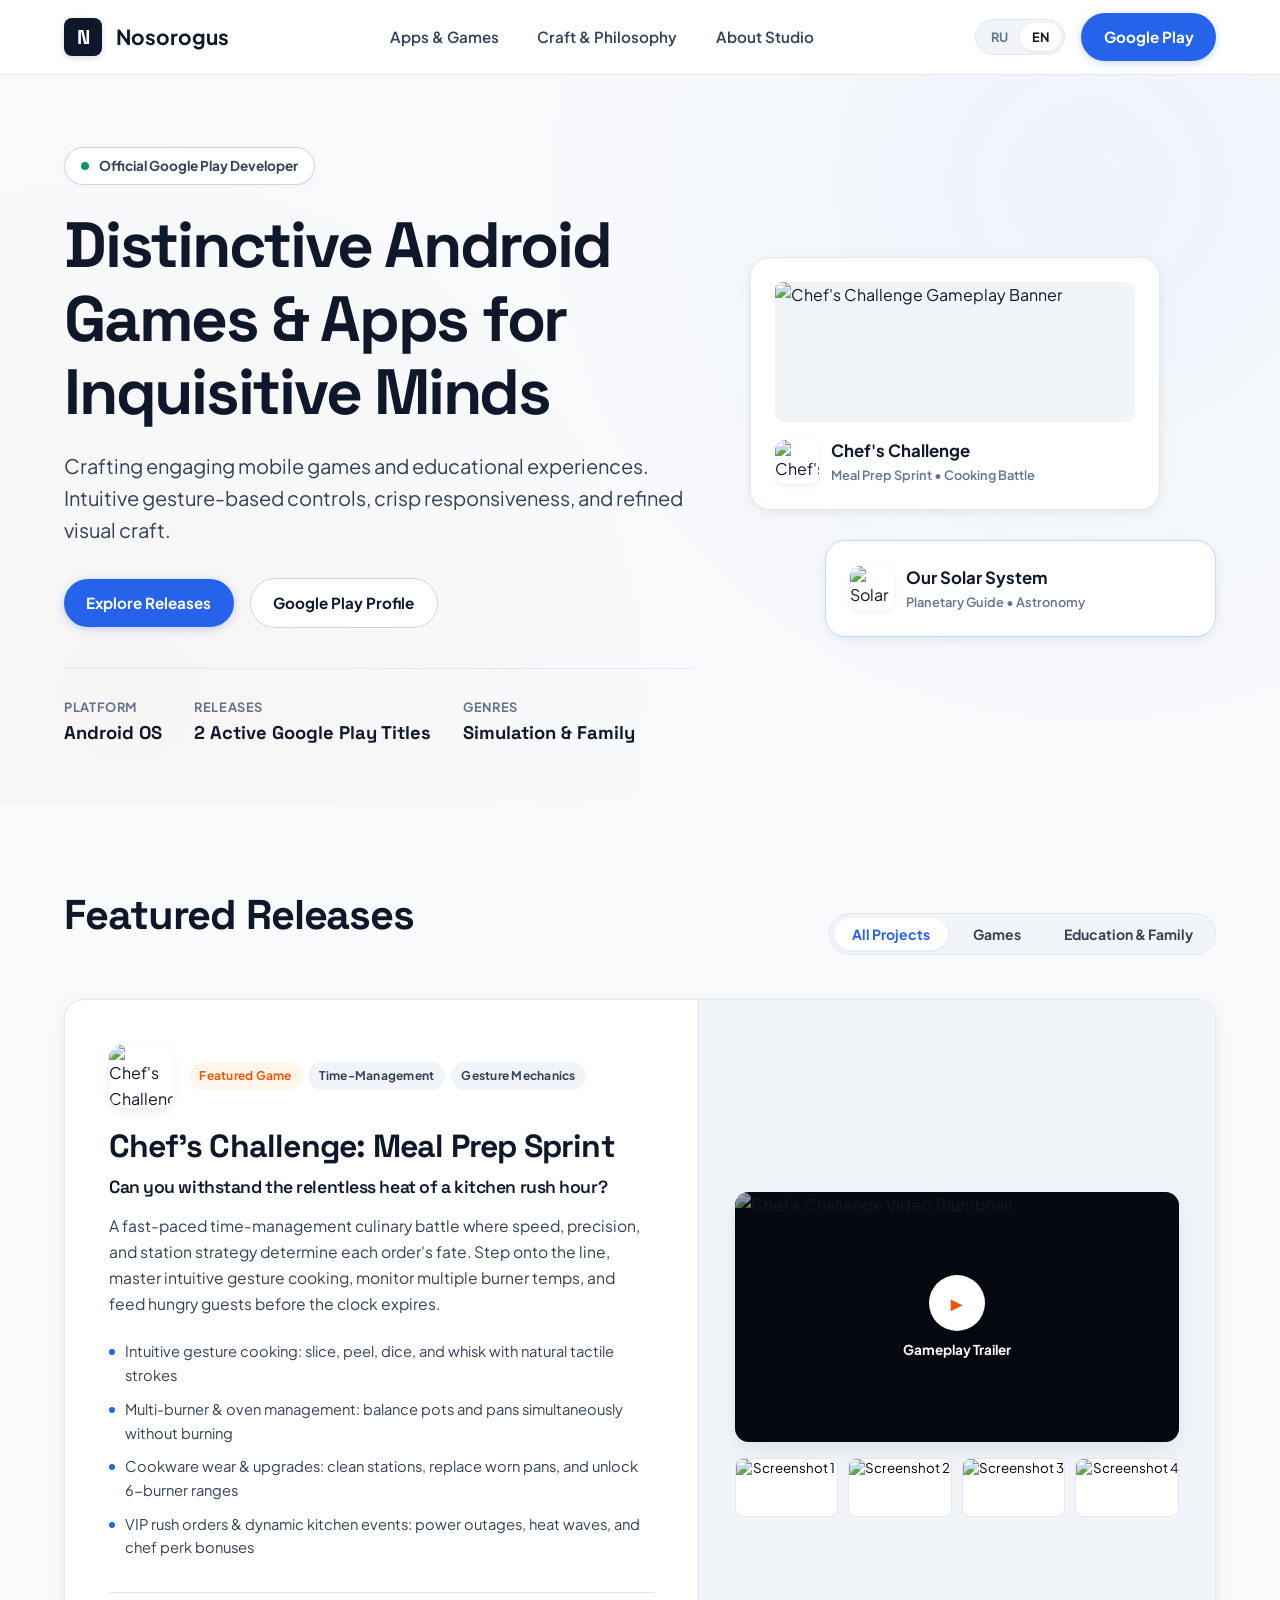
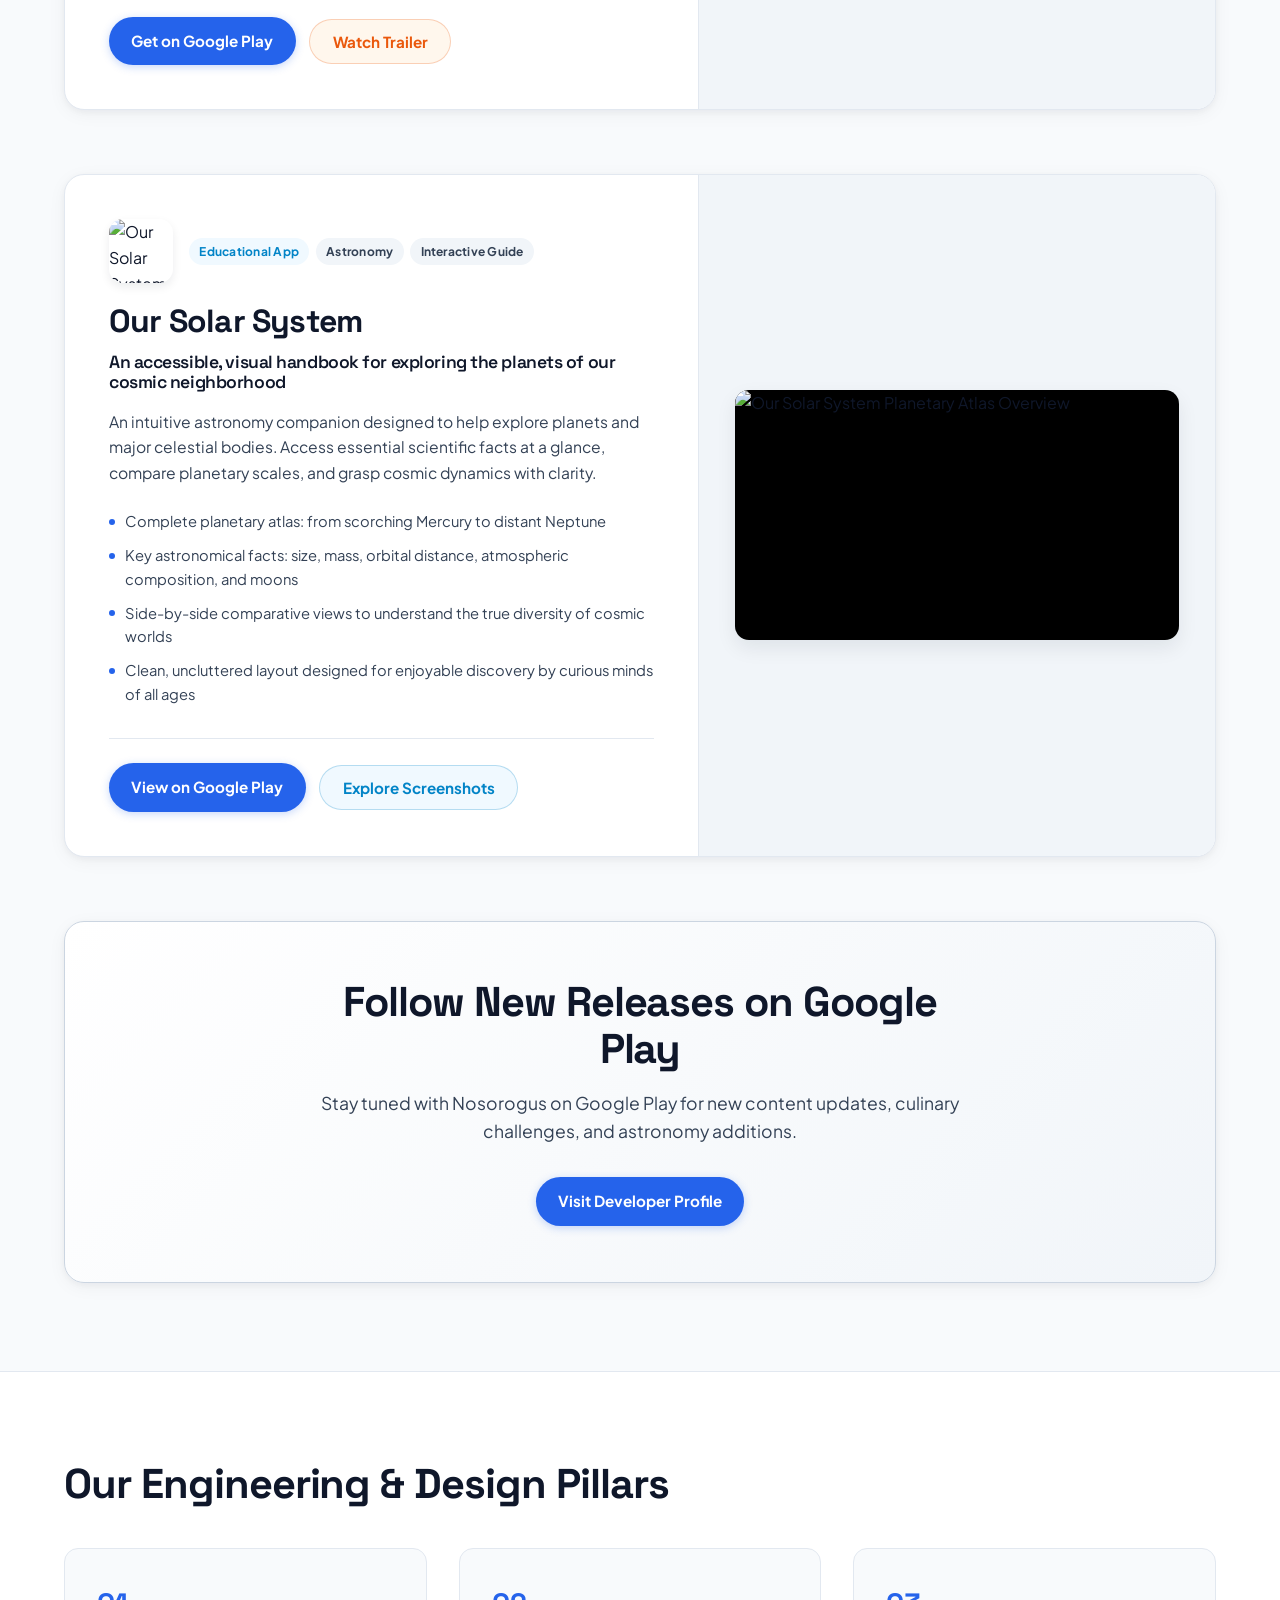
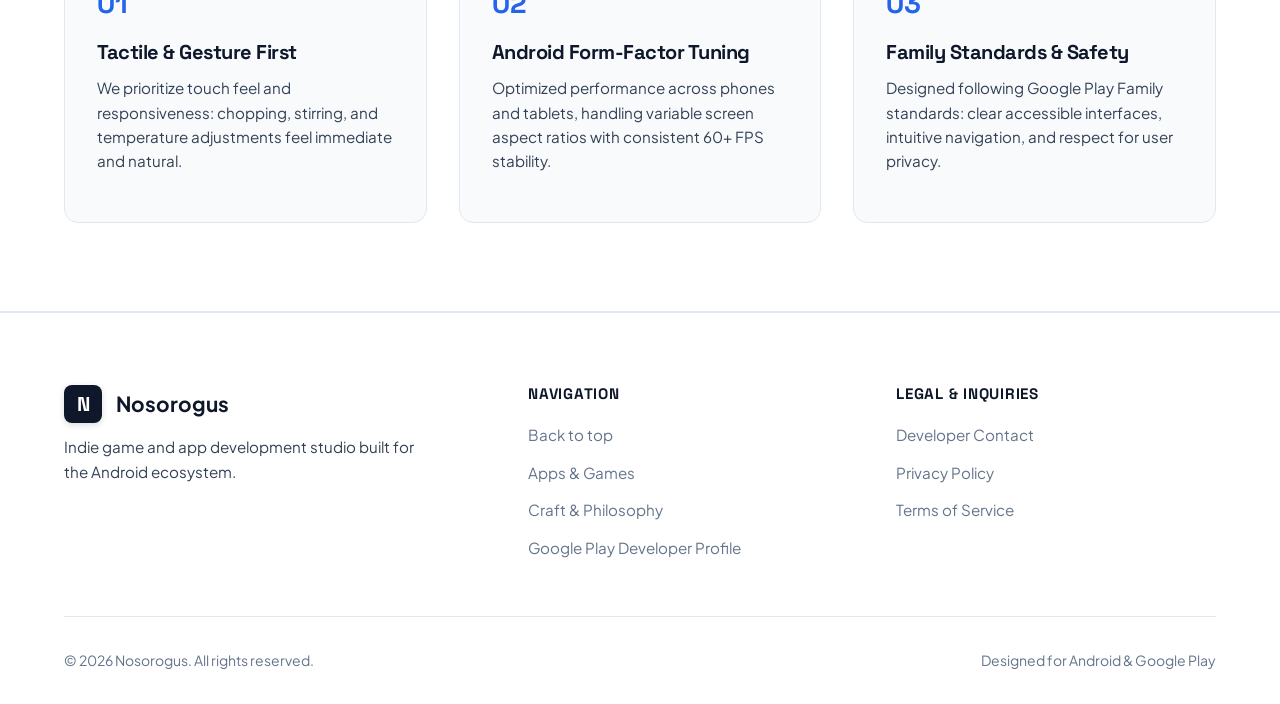
==== commit 2cb98115: "chore: localize site content to English by default and update project copy" ====
--- a/index.html
+++ b/index.html
@@ -1,14 +1,35 @@
 <!DOCTYPE html>
-<html lang="ru">
+<html lang="en">
 <head>
   <meta charset="UTF-8">
   <meta name="viewport" content="width=device-width, initial-scale=1.0">
-  <title>Nosorogus — Разработчик Android приложений и игр</title>
+  <title>Nosorogus — Android Apps & Games Developer</title>
   
-  <meta name="description" content="Официальная страница разработчика Android приложений и мобильных игр Nosorogus на Google Play. Интерактивные кулинарные битвы и познавательные путеводители.">
-  <meta name="keywords" content="Nosorogus, Android Developer, Google Play, Chef's Challenge, Our Solar System, Android Games, Разработчик игр">
+  <meta name="description" content="Official Google Play developer page for Nosorogus Android apps and mobile games. Interactive culinary battles and educational astronomy guides.">
+  <meta name="keywords" content="Nosorogus, Android Developer, Google Play, Chef's Challenge, Our Solar System, Android Games">
   <meta name="author" content="Nosorogus">
   <meta name="robots" content="index, follow">
+
+  <!-- Immediate Browser Language Detection (Default EN, RU if browser language is ru) -->
+  <script>
+    (function() {
+      try {
+        var userLang = localStorage.getItem("nosorogus_user_lang");
+        var chosen = "en";
+        if (userLang === "ru" || userLang === "en") {
+          chosen = userLang;
+        } else {
+          var browserLangs = navigator.languages || (navigator.language ? [navigator.language] : []);
+          var primary = browserLangs.length > 0 ? (browserLangs[0] || "").toLowerCase() : "";
+          if (primary.indexOf("ru") === 0) {
+            chosen = "ru";
+          }
+        }
+        document.documentElement.lang = chosen;
+        window.__initialLang = chosen;
+      } catch (e) {}
+    })();
+  </script>
 
   <!-- Open Graph / Facebook -->
   <meta property="og:type" content="website">
@@ -54,17 +75,17 @@
 
       <nav aria-label="Main Navigation">
         <ul class="nav-links">
-          <li><a href="#catalog" class="nav-link" id="navCatalog" data-i18n="nav_apps">Игры и приложения</a></li>
-          <li><a href="#craft" class="nav-link" id="navCraft" data-i18n="nav_craft">О разработке</a></li>
-          <li><a href="#about" class="nav-link" id="navAbout" data-i18n="nav_about">Студия</a></li>
+          <li><a href="#catalog" class="nav-link" id="navCatalog" data-i18n="nav_apps">Apps & Games</a></li>
+          <li><a href="#craft" class="nav-link" id="navCraft" data-i18n="nav_craft">Craft & Philosophy</a></li>
+          <li><a href="#about" class="nav-link" id="navAbout" data-i18n="nav_about">About Studio</a></li>
         </ul>
       </nav>
 
       <div class="header-actions">
         <!-- Language Switcher -->
         <div class="lang-toggle" role="group" aria-label="Language selection">
-          <button type="button" class="lang-btn active" data-lang="ru" id="langRuBtn">RU</button>
-          <button type="button" class="lang-btn" data-lang="en" id="langEnBtn">EN</button>
+          <button type="button" class="lang-btn" data-lang="ru" id="langRuBtn">RU</button>
+          <button type="button" class="lang-btn active" data-lang="en" id="langEnBtn">EN</button>
         </div>
 
         <a href="https://play.google.com/store/apps/developer?id=Nosorogus" 
@@ -87,40 +108,40 @@
           <div class="hero-badge-row">
             <span class="hero-badge">
               <span class="badge-dot"></span>
-              <span data-i18n="hero_badge">Официальный разработчик Google Play</span>
+              <span data-i18n="hero_badge">Official Google Play Developer</span>
             </span>
           </div>
 
-          <h1 data-i18n="hero_title">Игры и полезные приложения с характером для Android</h1>
+          <h1 data-i18n="hero_title">Distinctive Android Games & Apps for Inquisitive Minds</h1>
 
           <p class="hero-lead" data-i18n="hero_lead">
-            Создаем отзывчивые мобильные игры и познавательные приложения. Интуитивное сенсорное управление, продуманная динамика и чистый визуальный стиль.
+            Crafting engaging mobile games and educational experiences. Intuitive gesture-based controls, crisp responsiveness, and refined visual craft.
           </p>
 
           <div class="hero-actions">
-            <a href="#catalog" class="btn btn-primary" id="heroExploreBtn" data-i18n="hero_cta_explore">Смотреть каталог</a>
+            <a href="#catalog" class="btn btn-primary" id="heroExploreBtn" data-i18n="hero_cta_explore">Explore Releases</a>
             <a href="https://play.google.com/store/apps/developer?id=Nosorogus" 
                target="_blank" 
                rel="noopener noreferrer" 
                class="btn btn-secondary" 
                id="heroStoreBtn" 
                data-i18n="hero_cta_store">
-              Профиль на Google Play
+              Google Play Profile
             </a>
           </div>
 
           <div class="hero-meta-strip">
             <div class="meta-item">
-              <span class="meta-label" data-i18n="meta_platform">Платформа</span>
+              <span class="meta-label" data-i18n="meta_platform">Platform</span>
               <span class="meta-value" data-i18n="meta_platform_val">Android OS</span>
             </div>
             <div class="meta-item">
-              <span class="meta-label" data-i18n="meta_titles">Релизы</span>
-              <span class="meta-value" data-i18n="meta_titles_val">2 проекта в Google Play</span>
+              <span class="meta-label" data-i18n="meta_titles">Releases</span>
+              <span class="meta-value" data-i18n="meta_titles_val">2 Active Google Play Titles</span>
             </div>
             <div class="meta-item">
-              <span class="meta-label" data-i18n="meta_category">Категории</span>
-              <span class="meta-value" data-i18n="meta_category_val">Игры & Семья</span>
+              <span class="meta-label" data-i18n="meta_category">Genres</span>
+              <span class="meta-value" data-i18n="meta_category_val">Simulation & Family</span>
             </div>
           </div>
         </div>
@@ -166,13 +187,13 @@
       <div class="container">
         <div class="catalog-header">
           <div>
-            <h2 data-i18n="catalog_title">Опубликованные проекты</h2>
+            <h2 data-i18n="catalog_title">Featured Releases</h2>
           </div>
 
           <div class="catalog-filters" role="group" aria-label="Project filter">
-            <button type="button" class="filter-btn active" data-filter="all" id="filterAllBtn" data-i18n="filter_all">Все проекты</button>
-            <button type="button" class="filter-btn" data-filter="game" id="filterGameBtn" data-i18n="filter_games">Игры</button>
-            <button type="button" class="filter-btn" data-filter="education" id="filterEduBtn" data-i18n="filter_family">Образование и семья</button>
+            <button type="button" class="filter-btn active" data-filter="all" id="filterAllBtn" data-i18n="filter_all">All Projects</button>
+            <button type="button" class="filter-btn" data-filter="game" id="filterGameBtn" data-i18n="filter_games">Games</button>
+            <button type="button" class="filter-btn" data-filter="education" id="filterEduBtn" data-i18n="filter_family">Education & Family</button>
           </div>
         </div>
 
@@ -187,35 +208,35 @@
                        alt="Chef's Challenge app icon" 
                        class="app-badge-icon">
                   <div class="product-tags">
-                    <span class="tag tag-kitchen" data-i18n="tag_featured_game">Флагманская игра</span>
-                    <span class="tag tag-neutral" data-i18n="tag_time_mgmt">Тайм-менеджмент</span>
-                    <span class="tag tag-neutral" data-i18n="tag_gesture">Управление жестами</span>
+                    <span class="tag tag-kitchen" data-i18n="tag_featured_game">Featured Game</span>
+                    <span class="tag tag-neutral" data-i18n="tag_time_mgmt">Time-Management</span>
+                    <span class="tag tag-neutral" data-i18n="tag_gesture">Gesture Mechanics</span>
                   </div>
                 </div>
 
                 <h3 class="product-title" data-i18n="game_title">Chef's Challenge: Meal Prep Sprint</h3>
-                <h4 class="product-subtitle" data-i18n="game_subtitle">Сможете ли вы выдержать неумолимую жару кухонного часа пик?</h4>
+                <h4 class="product-subtitle" data-i18n="game_subtitle">Can you withstand the relentless heat of a kitchen rush hour?</h4>
                 
                 <p class="product-desc" data-i18n="game_desc">
-                  Динамичная кулинарная игра на время, где скорость, точность и стратегия определяют судьбу каждого заказа. Встаньте на линию, освойте приготовление пищи с помощью жестов, контролируйте температуру на нескольких конфорках и накормите голодных клиентов, прежде чем истечет время.
+                  A fast-paced time-management culinary battle where speed, precision, and station strategy determine each order's fate. Step onto the line, master intuitive gesture cooking, monitor multiple burner temps, and feed hungry guests before the clock expires.
                 </p>
 
                 <ul class="feature-highlights">
                   <li class="feature-item">
                     <span class="feature-bullet"></span>
-                    <span data-i18n="game_feat_1">Интуитивное управление жестами: нарезайте, чистите, натирайте кубиками и взбивайте соусы</span>
-                  </li>
-                  <li class="feature-item">
-                    <span class="feature-bullet"></span>
-                    <span data-i18n="game_feat_2">Контроль нескольких конфорок и духовок: готовьте одновременно, не допуская пригорания</span>
-                  </li>
-                  <li class="feature-item">
-                    <span class="feature-bullet"></span>
-                    <span data-i18n="game_feat_3">Износ и модернизация посуды: обновляйте сковородки и переходите на 6-конфорочные профессиональные плиты</span>
-                  </li>
-                  <li class="feature-item">
-                    <span class="feature-bullet"></span>
-                    <span data-i18n="game_feat_4">VIP-клиенты и неожиданные события: перебои со светом, счастливые часы и особые награды шефа</span>
+                    <span data-i18n="game_feat_1">Intuitive gesture cooking: slice, peel, dice, and whisk with natural tactile strokes</span>
+                  </li>
+                  <li class="feature-item">
+                    <span class="feature-bullet"></span>
+                    <span data-i18n="game_feat_2">Multi-burner & oven management: balance pots and pans simultaneously without burning</span>
+                  </li>
+                  <li class="feature-item">
+                    <span class="feature-bullet"></span>
+                    <span data-i18n="game_feat_3">Cookware wear & upgrades: clean stations, replace worn pans, and unlock 6-burner ranges</span>
+                  </li>
+                  <li class="feature-item">
+                    <span class="feature-bullet"></span>
+                    <span data-i18n="game_feat_4">VIP rush orders & dynamic kitchen events: power outages, heat waves, and chef perk bonuses</span>
                   </li>
                 </ul>
               </div>
@@ -227,7 +248,7 @@
                    class="btn btn-primary"
                    id="btnGetChefChallenge"
                    data-i18n="btn_get_game">
-                  Установить из Google Play
+                  Get on Google Play
                 </a>
                 <button type="button" 
                         class="btn btn-outline-kitchen" 
@@ -235,7 +256,7 @@
                         data-video-id="Pl12tZ_HwWY"
                         id="btnWatchChefTrailer"
                         data-i18n="btn_watch_trailer">
-                  Смотреть трейлер
+                  Watch Trailer
                 </button>
               </div>
             </div>
@@ -248,7 +269,7 @@
                      class="main-preview-img">
                 <div class="video-play-overlay" data-action="open-trailer" data-video-id="Pl12tZ_HwWY" role="button" aria-label="Play Game Trailer">
                   <div class="play-circle">&#9658;</div>
-                  <span class="play-text" data-i18n="play_trailer_label">Трейлер геймплея</span>
+                  <span class="play-text" data-i18n="play_trailer_label">Gameplay Trailer</span>
                 </div>
               </div>
 
@@ -291,35 +312,35 @@
                        alt="Our Solar System app icon" 
                        class="app-badge-icon">
                   <div class="product-tags">
-                    <span class="tag tag-cosmos" data-i18n="tag_edu_app">Познавательное приложение</span>
-                    <span class="tag tag-neutral" data-i18n="tag_astronomy">Астрономия</span>
-                    <span class="tag tag-neutral" data-i18n="tag_interactive">Интерактивный атлас</span>
+                    <span class="tag tag-cosmos" data-i18n="tag_edu_app">Educational App</span>
+                    <span class="tag tag-neutral" data-i18n="tag_astronomy">Astronomy</span>
+                    <span class="tag tag-neutral" data-i18n="tag_interactive">Interactive Guide</span>
                   </div>
                 </div>
 
-                <h3 class="product-title" data-i18n="solar_title">Our Solar System (Солнечная система)</h3>
-                <h4 class="product-subtitle" data-i18n="solar_subtitle">Простой и наглядный путеводитель по планетам нашего космического окружения</h4>
+                <h3 class="product-title" data-i18n="solar_title">Our Solar System</h3>
+                <h4 class="product-subtitle" data-i18n="solar_subtitle">An accessible, visual handbook for exploring the planets of our cosmic neighborhood</h4>
                 
                 <p class="product-desc" data-i18n="solar_desc">
-                  Наглядное космическое приложение, помогающее исследовать планеты и спутники нашей Солнечной системы. Получайте ключевые научные факты с первого взгляда, сравнивайте масштабы миров и узнавайте законы космоса в легкой для восприятия форме.
+                  An intuitive astronomy companion designed to help explore planets and major celestial bodies. Access essential scientific facts at a glance, compare planetary scales, and grasp cosmic dynamics with clarity.
                 </p>
 
                 <ul class="feature-highlights">
                   <li class="feature-item">
                     <span class="feature-bullet"></span>
-                    <span data-i18n="solar_feat_1">Полный атлас планет: от раскаленного Меркурия до ледяного Нептуна</span>
-                  </li>
-                  <li class="feature-item">
-                    <span class="feature-bullet"></span>
-                    <span data-i18n="solar_feat_2">Ключевые астрономические параметры: диаметр, масса, расстояние от Солнца, периоды обращения и атмосфера</span>
-                  </li>
-                  <li class="feature-item">
-                    <span class="feature-bullet"></span>
-                    <span data-i18n="solar_feat_3">Сравнительный анализ планет для понимания реальных масштабов космических объектов</span>
-                  </li>
-                  <li class="feature-item">
-                    <span class="feature-bullet"></span>
-                    <span data-i18n="solar_feat_4">Чистый интерфейс без перегрузки, оптимизированный для комфортного изучения всей семьей</span>
+                    <span data-i18n="solar_feat_1">Complete planetary atlas: from scorching Mercury to distant Neptune</span>
+                  </li>
+                  <li class="feature-item">
+                    <span class="feature-bullet"></span>
+                    <span data-i18n="solar_feat_2">Key astronomical facts: size, mass, orbital distance, atmospheric composition, and moons</span>
+                  </li>
+                  <li class="feature-item">
+                    <span class="feature-bullet"></span>
+                    <span data-i18n="solar_feat_3">Side-by-side comparative views to understand the true diversity of cosmic worlds</span>
+                  </li>
+                  <li class="feature-item">
+                    <span class="feature-bullet"></span>
+                    <span data-i18n="solar_feat_4">Clean, uncluttered layout designed for enjoyable discovery by curious minds of all ages</span>
                   </li>
                 </ul>
               </div>
@@ -331,7 +352,7 @@
                    class="btn btn-primary"
                    id="btnGetSolarSystem"
                    data-i18n="btn_get_solar">
-                  Открыть в Google Play
+                  View on Google Play
                 </a>
                 <button type="button" 
                         class="btn btn-outline-cosmos" 
@@ -339,7 +360,7 @@
                         data-index="0"
                         id="btnViewSolarScreens"
                         data-i18n="btn_view_screens">
-                  Смотреть скриншоты
+                  Explore Screenshot
                 </button>
               </div>
             </div>
@@ -350,33 +371,6 @@
                      alt="Our Solar System Planetary Atlas Overview" 
                      class="main-preview-img">
               </div>
-
-              <div class="screenshot-strip">
-                <button type="button" class="screenshot-thumb-btn" data-gallery="solar" data-index="1" aria-label="Solar Screenshot 1">
-                  <img src="https://play-lh.googleusercontent.com/xjpDpgtSIWZBQ9hBSIaSjrPK90cBDBxcMX5brLAV5SwB0KuVmD_4ajQAzO-v8FhmCZUpOu3j4kWvVXJS9A=w526-h296" 
-                       alt="Planet Details Screenshot" 
-                       class="thumb-image" 
-                       loading="lazy">
-                </button>
-                <button type="button" class="screenshot-thumb-btn" data-gallery="solar" data-index="2" aria-label="Solar Screenshot 2">
-                  <img src="https://play-lh.googleusercontent.com/pkKXoPl5q7n8T0s7KREtdvUZn1PLRgx-Ox0t4tkO8af4JpgGbyAxLBTsvEKKBCjwBACQsZisSYNmHPGbBA=w526-h296" 
-                       alt="Atmospheric Comparison Screenshot" 
-                       class="thumb-image" 
-                       loading="lazy">
-                </button>
-                <button type="button" class="screenshot-thumb-btn" data-gallery="solar" data-index="3" aria-label="Solar Screenshot 3">
-                  <img src="https://play-lh.googleusercontent.com/haCjMpwXoqbJeotHYbcTPkZ6oJX-ENIEbGMpgoJRd18DcZBVXaVpqtBOQQobCmzUKRX5oycL8Qw=w526-h296" 
-                       alt="Moons and Celestial Objects Screenshot" 
-                       class="thumb-image" 
-                       loading="lazy">
-                </button>
-                <button type="button" class="screenshot-thumb-btn" data-gallery="solar" data-index="4" aria-label="Solar Screenshot 4">
-                  <img src="https://play-lh.googleusercontent.com/KUnvVSJGOe7oq-qW-E5kFNOMgfk4GkOp7wEyi6tVFOkrUJJzYSH-Gxr_nto-DH5VMBjLIFGRaMA=w526-h296" 
-                       alt="Comparative Analytics Screenshot" 
-                       class="thumb-image" 
-                       loading="lazy">
-                </button>
-              </div>
             </div>
           </article>
 
@@ -384,9 +378,9 @@
 
         <!-- Google Play Store CTA Banner Box -->
         <div class="cta-box" id="about">
-          <h2 data-i18n="cta_title">Следите за новыми релизами в Google Play</h2>
+          <h2 data-i18n="cta_title">Follow New Releases on Google Play</h2>
           <p data-i18n="cta_lead">
-            Подписывайтесь на страницу разработчика Nosorogus, чтобы первыми получать обновления кулинарных баттлов и космических открытий.
+            Stay tuned with Nosorogus on Google Play for new content updates, culinary challenges, and astronomy additions.
           </p>
           <div class="cta-buttons-row">
             <a href="https://play.google.com/store/apps/developer?id=Nosorogus" 
@@ -395,7 +389,7 @@
                class="btn btn-primary"
                id="ctaDeveloperPageBtn"
                data-i18n="cta_visit_store">
-              Перейти на страницу разработчика
+              Visit Developer Profile
             </a>
           </div>
         </div>
@@ -406,30 +400,30 @@
     <!-- Engineering & Design Craft Pillars -->
     <section class="section-spacing craft-section" id="craft">
       <div class="container">
-        <h2 data-i18n="craft_title">Принципы нашей разработки</h2>
+        <h2 data-i18n="craft_title">Our Engineering & Design Pillars</h2>
         
         <div class="craft-grid">
           <div class="craft-pillar">
             <div class="pillar-number">01</div>
-            <h3 class="pillar-title" data-i18n="craft_1_title">Тактильный отклик и жесты</h3>
+            <h3 class="pillar-title" data-i18n="craft_1_title">Tactile & Gesture First</h3>
             <p class="pillar-text" data-i18n="craft_1_desc">
-              В играх мы уделяем особое внимание физике касаний: нарезка, перетаскивание и управление плитой ощущаются естественно и отзывчиво.
+              We prioritize touch feel and responsiveness: chopping, stirring, and temperature adjustments feel immediate and natural.
             </p>
           </div>
 
           <div class="craft-pillar">
             <div class="pillar-number">02</div>
-            <h3 class="pillar-title" data-i18n="craft_2_title">Оптимизация под экраны Android</h3>
+            <h3 class="pillar-title" data-i18n="craft_2_title">Android Form-Factor Tuning</h3>
             <p class="pillar-text" data-i18n="craft_2_desc">
-              Плавная работа на смартфонах и планшетах различных диагоналей, поддержка современных соотношений сторон и стабильный фреймрейт.
+              Optimized performance across phones and tablets, handling variable screen aspect ratios with consistent 60+ FPS stability.
             </p>
           </div>
 
           <div class="craft-pillar">
             <div class="pillar-number">03</div>
-            <h3 class="pillar-title" data-i18n="craft_3_title">Безопасность и семейный доступ</h3>
+            <h3 class="pillar-title" data-i18n="craft_3_title">Family Standards & Safety</h3>
             <p class="pillar-text" data-i18n="craft_3_desc">
-              Наши приложения создаются в соответствии с высокими стандартами Google Play Families: понятный интерфейс и уважение к приватности.
+              Designed following Google Play Family standards: clear accessible interfaces, intuitive navigation, and respect for user privacy.
             </p>
           </div>
         </div>
@@ -447,32 +441,32 @@
             <span>Nosorogus</span>
           </div>
           <p data-i18n="footer_desc">
-            Независимая студия разработки приложений и мобильных игр для экосистемы Android.
+            Indie game and app development studio built for the Android ecosystem.
           </p>
         </div>
 
         <div class="footer-nav-col">
-          <h4 data-i18n="footer_nav_title">Навигация</h4>
+          <h4 data-i18n="footer_nav_title">Navigation</h4>
           <ul class="footer-links-list">
-            <li><a href="#hero">В начало</a></li>
-            <li><a href="#catalog" data-i18n="nav_apps">Игры и приложения</a></li>
-            <li><a href="#craft" data-i18n="nav_craft">О разработке</a></li>
+            <li><a href="#hero" data-i18n="footer_top">Back to top</a></li>
+            <li><a href="#catalog" data-i18n="nav_apps">Apps & Games</a></li>
+            <li><a href="#craft" data-i18n="nav_craft">Craft & Philosophy</a></li>
             <li><a href="https://play.google.com/store/apps/developer?id=Nosorogus" target="_blank" rel="noopener noreferrer">Google Play Developer Profile</a></li>
           </ul>
         </div>
 
         <div class="footer-nav-col">
-          <h4 data-i18n="footer_legal_title">Политика и контакты</h4>
+          <h4 data-i18n="footer_legal_title">Legal & Inquiries</h4>
           <ul class="footer-links-list">
-            <li><a href="https://play.google.com/store/apps/developer?id=Nosorogus" target="_blank" rel="noopener noreferrer" data-i18n="footer_contact">Поддержка разработчика</a></li>
-            <li><a href="#hero" data-i18n="footer_privacy">Политика конфиденциальности</a></li>
-            <li><a href="#hero" data-i18n="footer_terms">Условия использования</a></li>
+            <li><a href="https://play.google.com/store/apps/developer?id=Nosorogus" target="_blank" rel="noopener noreferrer" data-i18n="footer_contact">Developer Contact</a></li>
+            <li><a href="#hero" data-i18n="footer_privacy">Privacy Policy</a></li>
+            <li><a href="#hero" data-i18n="footer_terms">Terms of Service</a></li>
           </ul>
         </div>
       </div>
 
       <div class="footer-bottom">
-        <div>&copy; 2026 Nosorogus. <span data-i18n="footer_rights">Все права защищены.</span></div>
+        <div>&copy; 2026 Nosorogus. <span data-i18n="footer_rights">All rights reserved.</span></div>
         <div>Designed for Android & Google Play</div>
       </div>
     </div>
@@ -496,8 +490,8 @@
         <img id="lightboxImg" src="" alt="Full size screenshot" class="lightbox-image">
         <div id="lightboxCaption" class="lightbox-caption">Screenshot</div>
         <div class="lightbox-nav">
-          <button type="button" class="lightbox-nav-btn" id="lightboxPrev">&larr; Предыдущий</button>
-          <button type="button" class="lightbox-nav-btn" id="lightboxNext">Следующий &rarr;</button>
+          <button type="button" class="lightbox-nav-btn" id="lightboxPrev" data-i18n="lightbox_prev">&larr; Previous</button>
+          <button type="button" class="lightbox-nav-btn" id="lightboxNext" data-i18n="lightbox_next">Next &rarr;</button>
         </div>
       </div>
     </div>
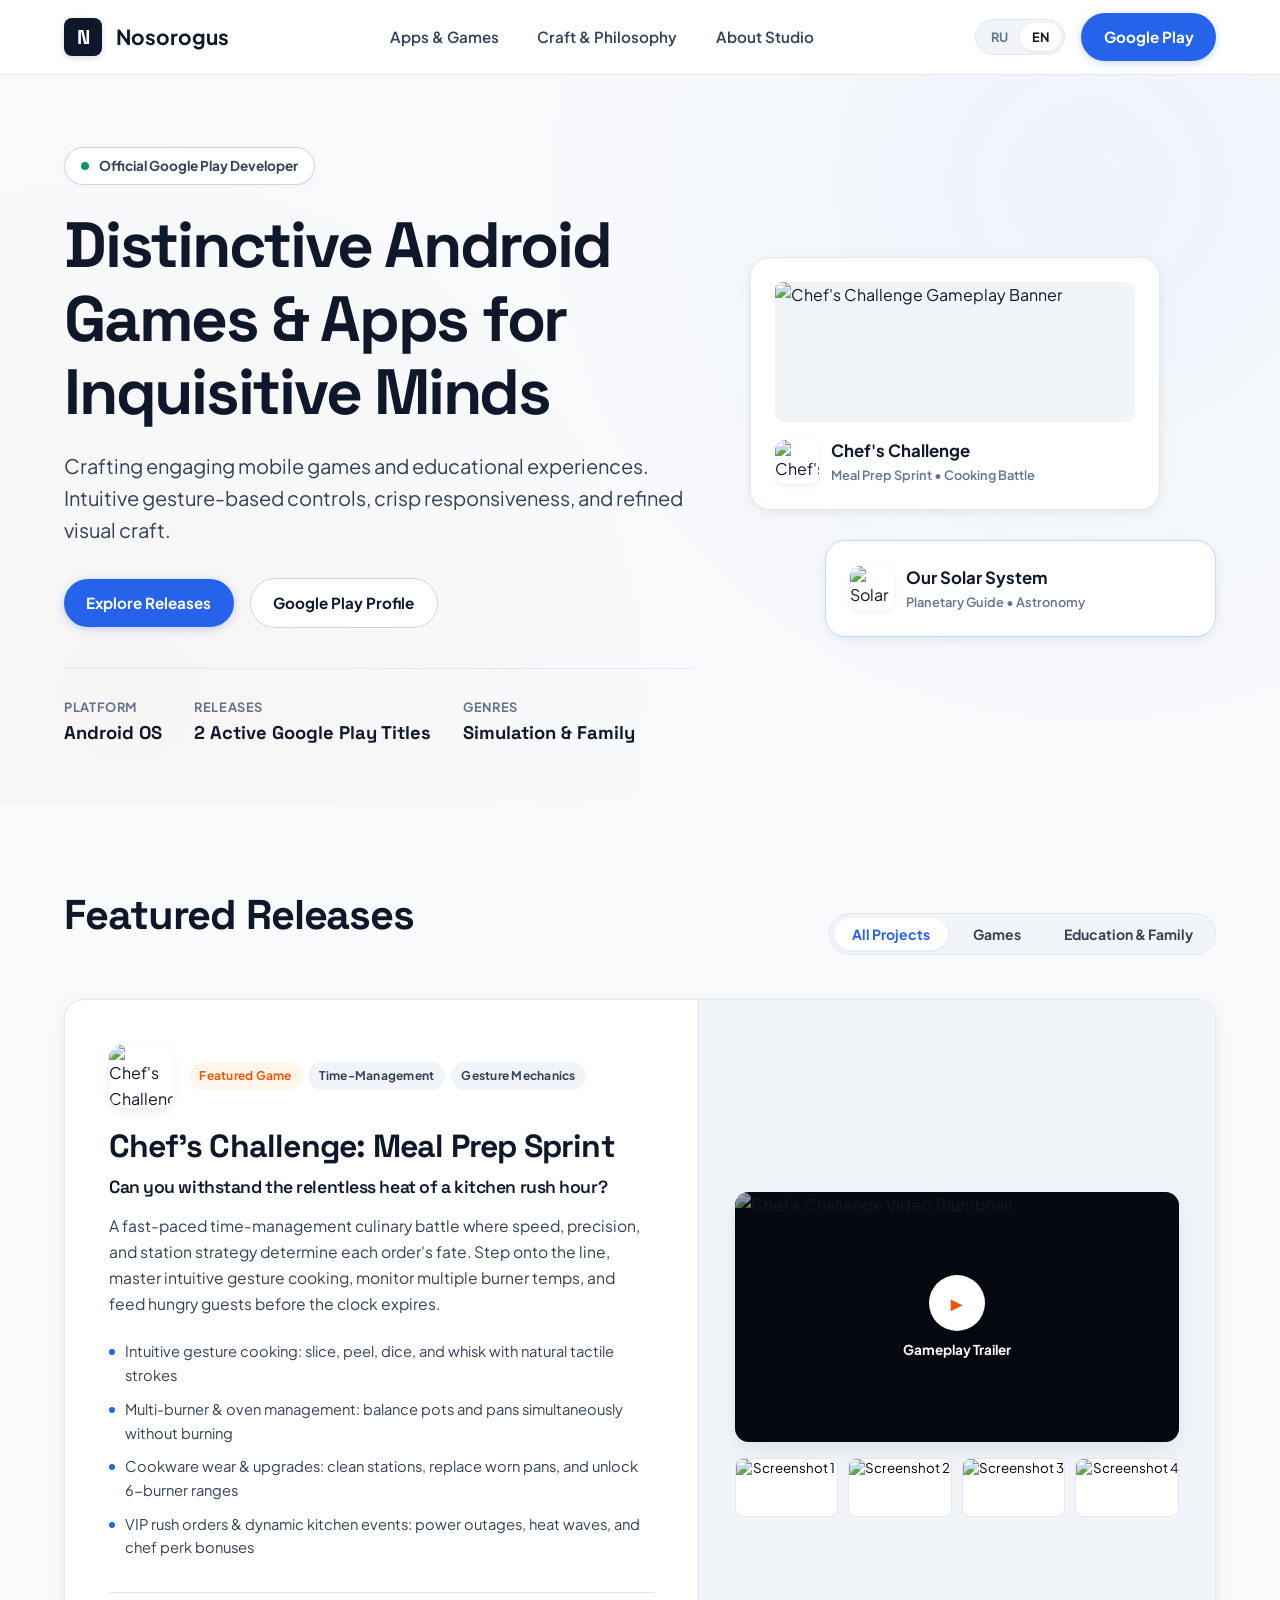
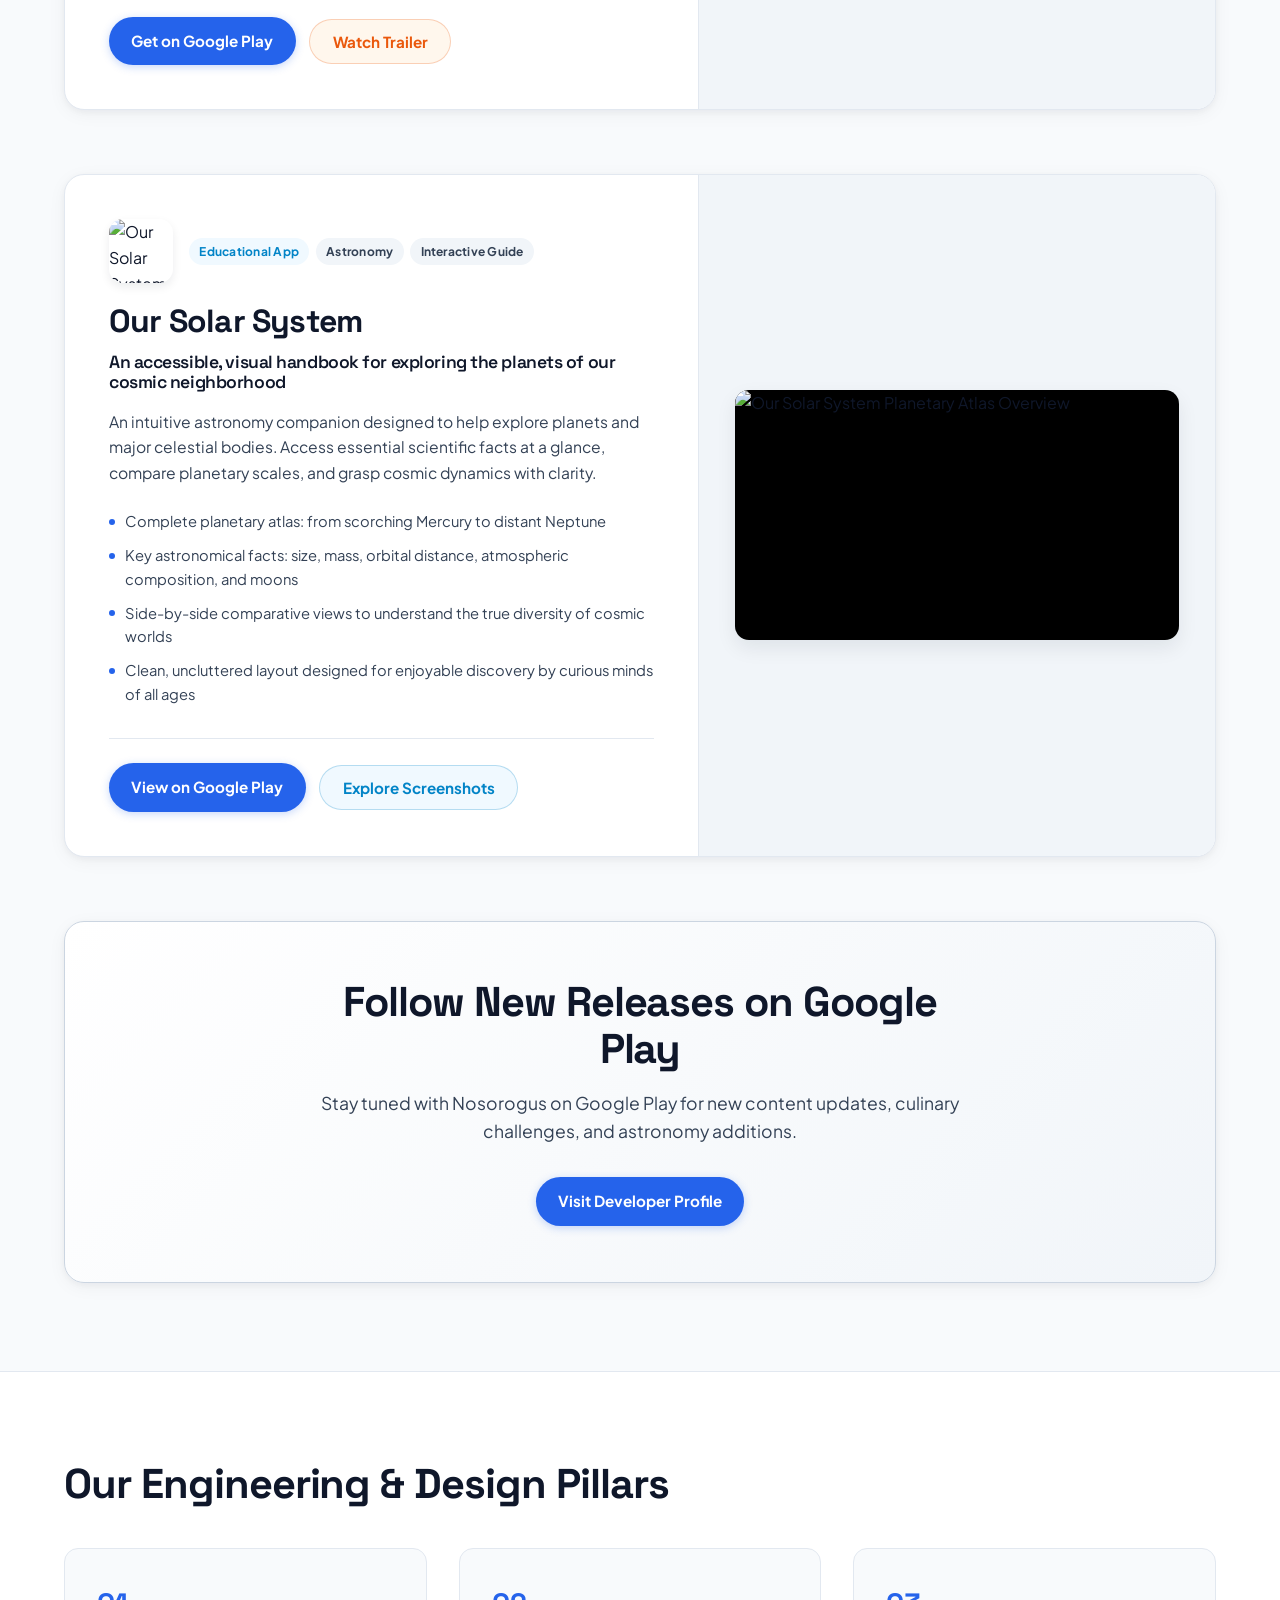
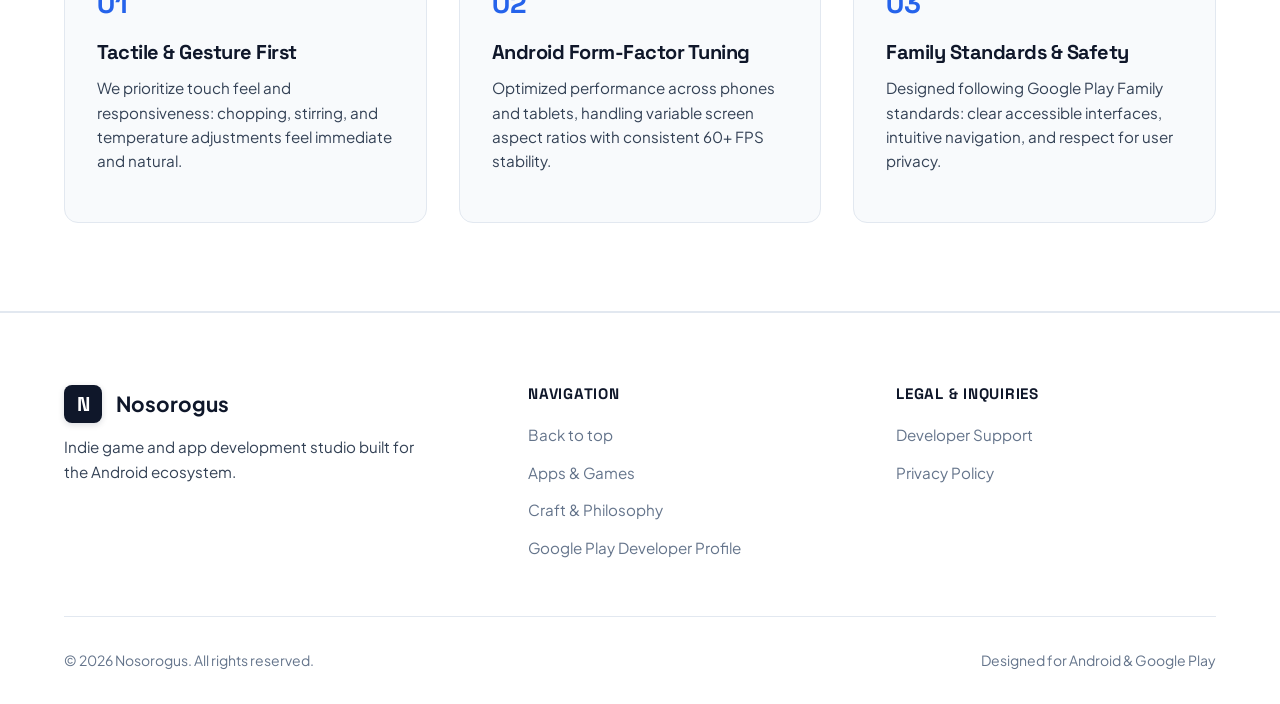
==== commit c65dd42c: "feat: implement privacy policy and support documentation pages with i18n support" ====
--- a/index.html
+++ b/index.html
@@ -33,16 +33,16 @@
 
   <!-- Open Graph / Facebook -->
   <meta property="og:type" content="website">
-  <meta property="og:url" content="https://nosorogus.github.io/">
-  <meta property="og:title" content="Nosorogus — Разработчик Android приложений и игр">
-  <meta property="og:description" content="Официальная страница разработчика Android приложений и мобильных игр Nosorogus на Google Play.">
+  <meta property="og:url" content="https://wolfgangabersdorf.github.io/nosorogus/">
+  <meta property="og:title" content="Nosorogus — Android Apps & Games Developer">
+  <meta property="og:description" content="Official Google Play developer page for Nosorogus Android apps and mobile games.">
   <meta property="og:image" content="https://play-lh.googleusercontent.com/-l5jb1qYa9L5R-wte5-qO3NkgxeoNcTKwvvzeikJghMP3q7ywrLA0n2DogERaCaWCA2mi20N1dUxJBRksZwwEw=w1200">
 
   <!-- Twitter -->
   <meta property="twitter:card" content="summary_large_image">
-  <meta property="twitter:url" content="https://nosorogus.github.io/">
+  <meta property="twitter:url" content="https://wolfgangabersdorf.github.io/nosorogus/">
   <meta property="twitter:title" content="Nosorogus — Android Apps & Games">
-  <meta property="twitter:description" content="Официальная страница разработчика Android приложений и мобильных игр Nosorogus.">
+  <meta property="twitter:description" content="Official Google Play developer page for Nosorogus Android apps and mobile games.">
   <meta property="twitter:image" content="https://play-lh.googleusercontent.com/-l5jb1qYa9L5R-wte5-qO3NkgxeoNcTKwvvzeikJghMP3q7ywrLA0n2DogERaCaWCA2mi20N1dUxJBRksZwwEw=w1200">
 
   <!-- Google Fonts: Space Grotesk & Plus Jakarta Sans -->
@@ -458,9 +458,8 @@
         <div class="footer-nav-col">
           <h4 data-i18n="footer_legal_title">Legal & Inquiries</h4>
           <ul class="footer-links-list">
-            <li><a href="https://play.google.com/store/apps/developer?id=Nosorogus" target="_blank" rel="noopener noreferrer" data-i18n="footer_contact">Developer Contact</a></li>
-            <li><a href="#hero" data-i18n="footer_privacy">Privacy Policy</a></li>
-            <li><a href="#hero" data-i18n="footer_terms">Terms of Service</a></li>
+            <li><a href="support.html" data-i18n="footer_contact">Developer Contact</a></li>
+            <li><a href="privacy.html" data-i18n="footer_privacy">Privacy Policy</a></li>
           </ul>
         </div>
       </div>
--- a/css/style.css
+++ b/css/style.css
@@ -1121,3 +1121,251 @@
     padding: 2.5rem 1.5rem;
   }
 }
+
+/* -------------------------------------------------------------
+   Standalone Content Pages (Support & Privacy Policy)
+------------------------------------------------------------- */
+.doc-page {
+  padding-top: calc(var(--header-height) + 2rem);
+  padding-bottom: 5rem;
+  min-height: calc(100vh - 300px);
+}
+
+.doc-container {
+  max-width: 920px;
+  margin: 0 auto;
+  padding: 0 1.5rem;
+}
+
+.doc-breadcrumbs {
+  display: flex;
+  align-items: center;
+  gap: 0.5rem;
+  margin-bottom: 1.5rem;
+  font-size: 0.9rem;
+  color: var(--text-muted);
+}
+
+.doc-breadcrumbs a {
+  color: var(--accent-brand);
+  font-weight: 600;
+  transition: color var(--transition-fast);
+}
+
+.doc-breadcrumbs a:hover {
+  color: var(--accent-brand-hover);
+  text-decoration: underline;
+}
+
+.doc-hero {
+  margin-bottom: 2.5rem;
+  border-bottom: 1px solid var(--border-subtle);
+  padding-bottom: 2rem;
+}
+
+.doc-badge-row {
+  margin-bottom: 0.75rem;
+}
+
+.doc-title {
+  font-size: clamp(2rem, 4vw, 3rem);
+  font-weight: 800;
+  margin-bottom: 0.75rem;
+  letter-spacing: -0.03em;
+}
+
+.doc-lead {
+  font-size: 1.15rem;
+  color: var(--text-secondary);
+  line-height: 1.6;
+  margin-bottom: 1rem;
+}
+
+.doc-meta-info {
+  display: flex;
+  flex-wrap: wrap;
+  gap: 1.5rem;
+  font-size: 0.85rem;
+  color: var(--text-muted);
+  font-weight: 500;
+}
+
+.doc-meta-info span {
+  display: inline-flex;
+  align-items: center;
+  gap: 0.35rem;
+}
+
+.doc-content-card {
+  background-color: var(--bg-surface);
+  border: 1px solid var(--border-subtle);
+  border-radius: var(--radius-lg);
+  padding: 2.75rem;
+  box-shadow: var(--shadow-card);
+  margin-bottom: 2.5rem;
+}
+
+.doc-section {
+  margin-bottom: 2.5rem;
+}
+
+.doc-section:last-child {
+  margin-bottom: 0;
+}
+
+.doc-section-title {
+  font-size: 1.4rem;
+  font-weight: 700;
+  color: var(--text-primary);
+  margin-bottom: 0.85rem;
+  display: flex;
+  align-items: center;
+  gap: 0.6rem;
+}
+
+.doc-section-num {
+  display: inline-flex;
+  align-items: center;
+  justify-content: center;
+  width: 28px;
+  height: 28px;
+  border-radius: var(--radius-sm);
+  background-color: var(--accent-brand-soft);
+  color: var(--accent-brand);
+  font-size: 0.85rem;
+  font-weight: 800;
+  flex-shrink: 0;
+}
+
+.doc-section p {
+  color: var(--text-secondary);
+  font-size: 1rem;
+  line-height: 1.7;
+  margin-bottom: 0.85rem;
+}
+
+.doc-list {
+  list-style: none;
+  margin: 1rem 0;
+  display: flex;
+  flex-direction: column;
+  gap: 0.75rem;
+}
+
+.doc-list-item {
+  position: relative;
+  padding-left: 1.5rem;
+  color: var(--text-secondary);
+  font-size: 0.95rem;
+  line-height: 1.6;
+}
+
+.doc-list-item::before {
+  content: "";
+  position: absolute;
+  left: 0;
+  top: 0.6rem;
+  width: 6px;
+  height: 6px;
+  border-radius: 50%;
+  background-color: var(--accent-brand);
+}
+
+.doc-callout {
+  background-color: var(--bg-subtle);
+  border-left: 4px solid var(--accent-brand);
+  border-radius: 0 var(--radius-sm) var(--radius-sm) 0;
+  padding: 1.25rem 1.5rem;
+  margin: 1.5rem 0;
+}
+
+.doc-callout p {
+  margin-bottom: 0;
+  font-size: 0.95rem;
+  color: var(--text-primary);
+}
+
+/* Contact Cards Grid (for Support Page) */
+.contact-cards-grid {
+  display: grid;
+  grid-template-columns: repeat(auto-fit, minmax(240px, 1fr));
+  gap: 1.25rem;
+  margin: 1.5rem 0 2rem;
+}
+
+.contact-card {
+  background-color: var(--bg-surface);
+  border: 1px solid var(--border-subtle);
+  border-radius: var(--radius-md);
+  padding: 1.5rem;
+  transition: all var(--transition-fast);
+  display: flex;
+  flex-direction: column;
+  gap: 0.5rem;
+}
+
+.contact-card:hover {
+  border-color: var(--border-accent);
+  box-shadow: var(--shadow-hover);
+  transform: translateY(-2px);
+}
+
+.contact-card-label {
+  font-size: 0.8rem;
+  text-transform: uppercase;
+  letter-spacing: 0.05em;
+  font-weight: 700;
+  color: var(--text-muted);
+}
+
+.contact-card-value {
+  font-size: 1.1rem;
+  font-weight: 700;
+  color: var(--accent-brand);
+  word-break: break-all;
+}
+
+.contact-card-sub {
+  font-size: 0.85rem;
+  color: var(--text-secondary);
+}
+
+/* FAQ Cards */
+.faq-grid {
+  display: flex;
+  flex-direction: column;
+  gap: 1rem;
+  margin-top: 1rem;
+}
+
+.faq-card {
+  background-color: var(--bg-subtle);
+  border: 1px solid var(--border-subtle);
+  border-radius: var(--radius-md);
+  padding: 1.25rem 1.5rem;
+  transition: border-color var(--transition-fast);
+}
+
+.faq-card:hover {
+  border-color: var(--border-medium);
+}
+
+.faq-question {
+  font-size: 1.05rem;
+  font-weight: 700;
+  color: var(--text-primary);
+  margin-bottom: 0.5rem;
+}
+
+.faq-answer {
+  font-size: 0.95rem;
+  color: var(--text-secondary);
+  line-height: 1.6;
+  margin-bottom: 0;
+}
+
+@media (max-width: 768px) {
+  .doc-content-card {
+    padding: 1.75rem 1.25rem;
+  }
+}
